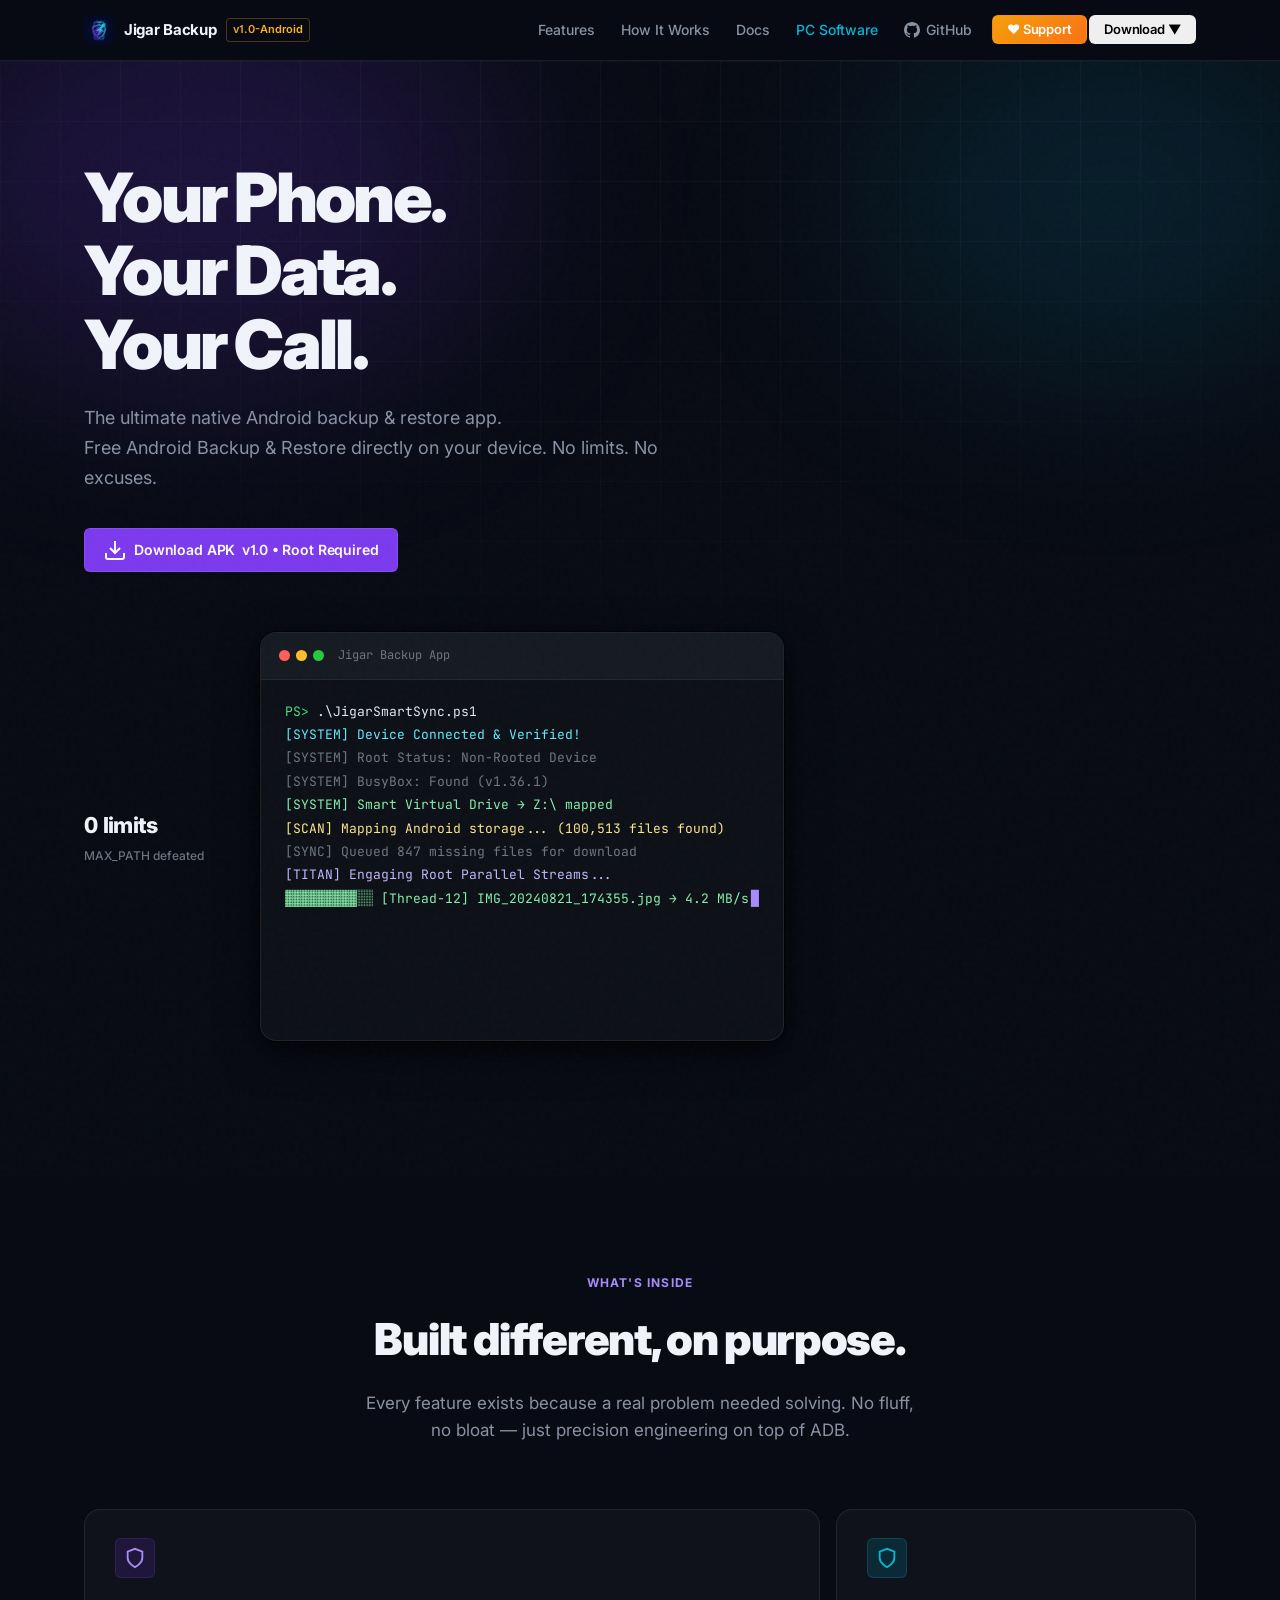
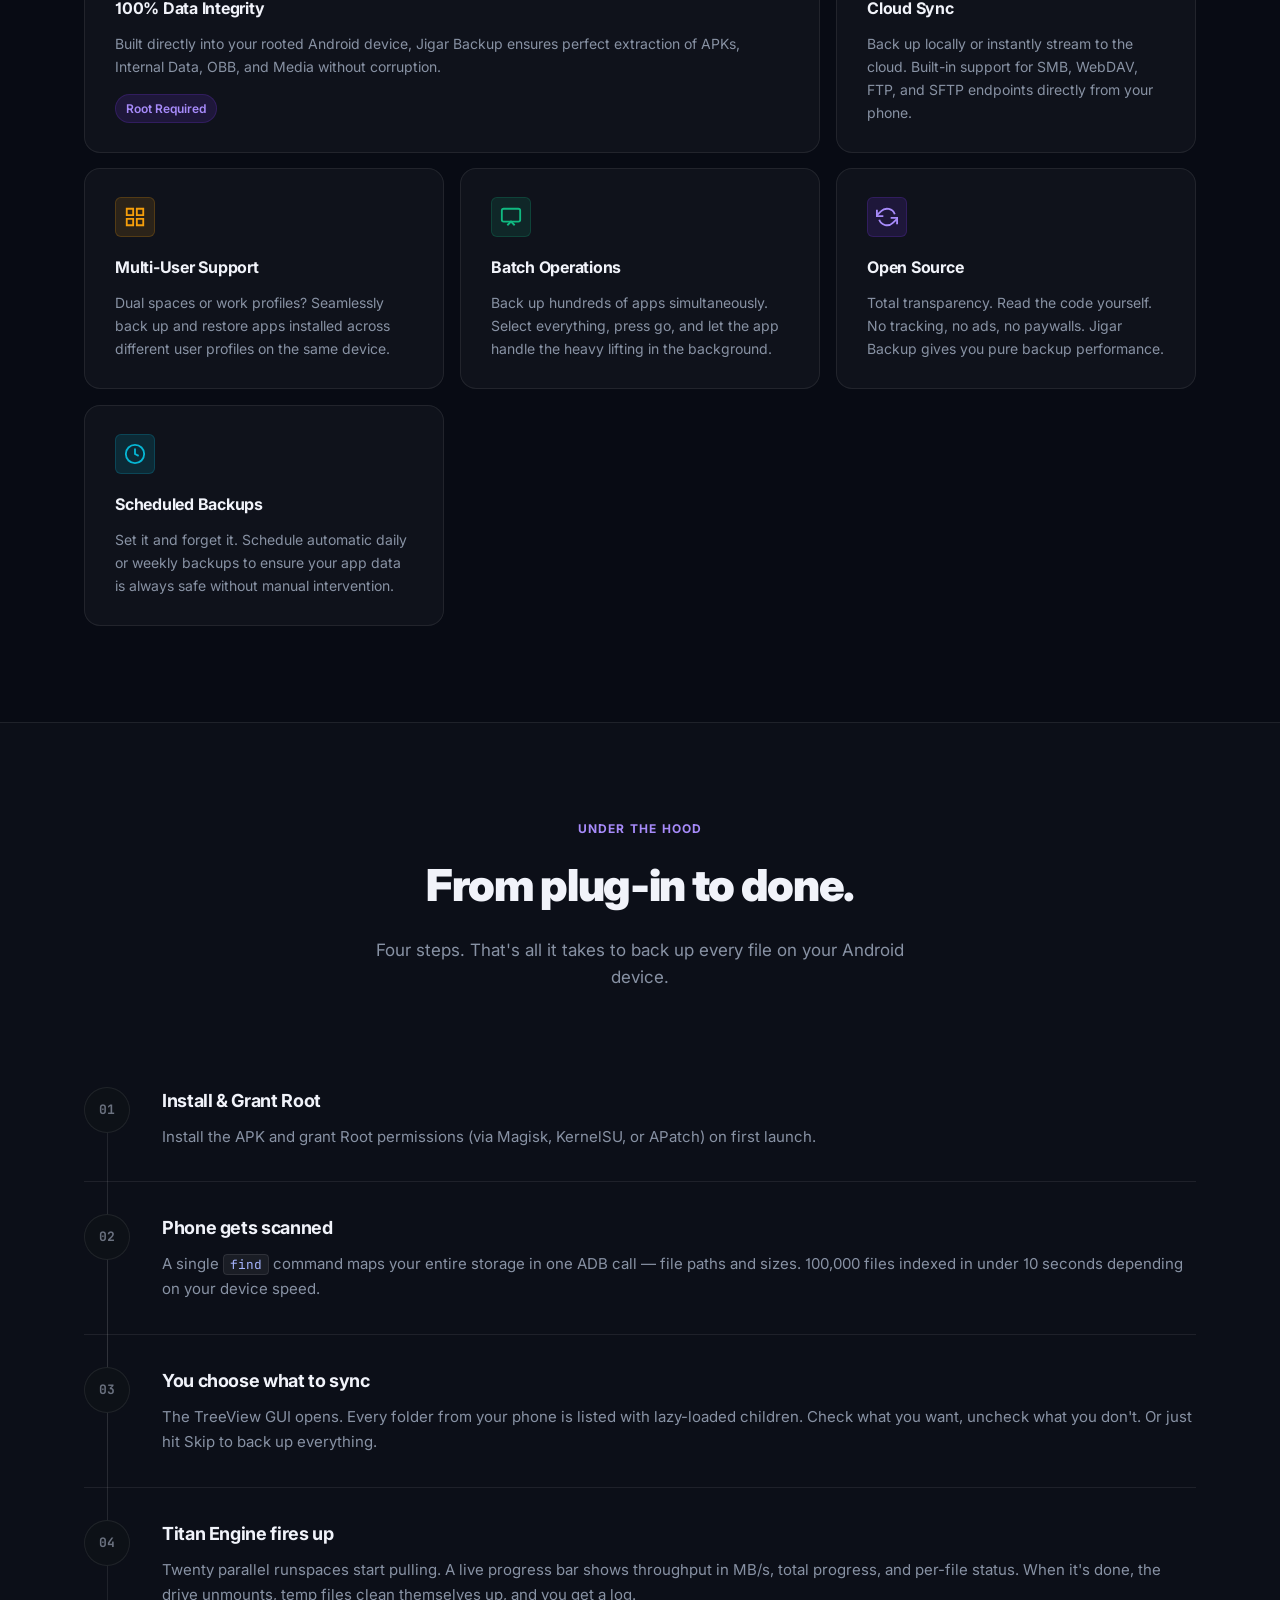
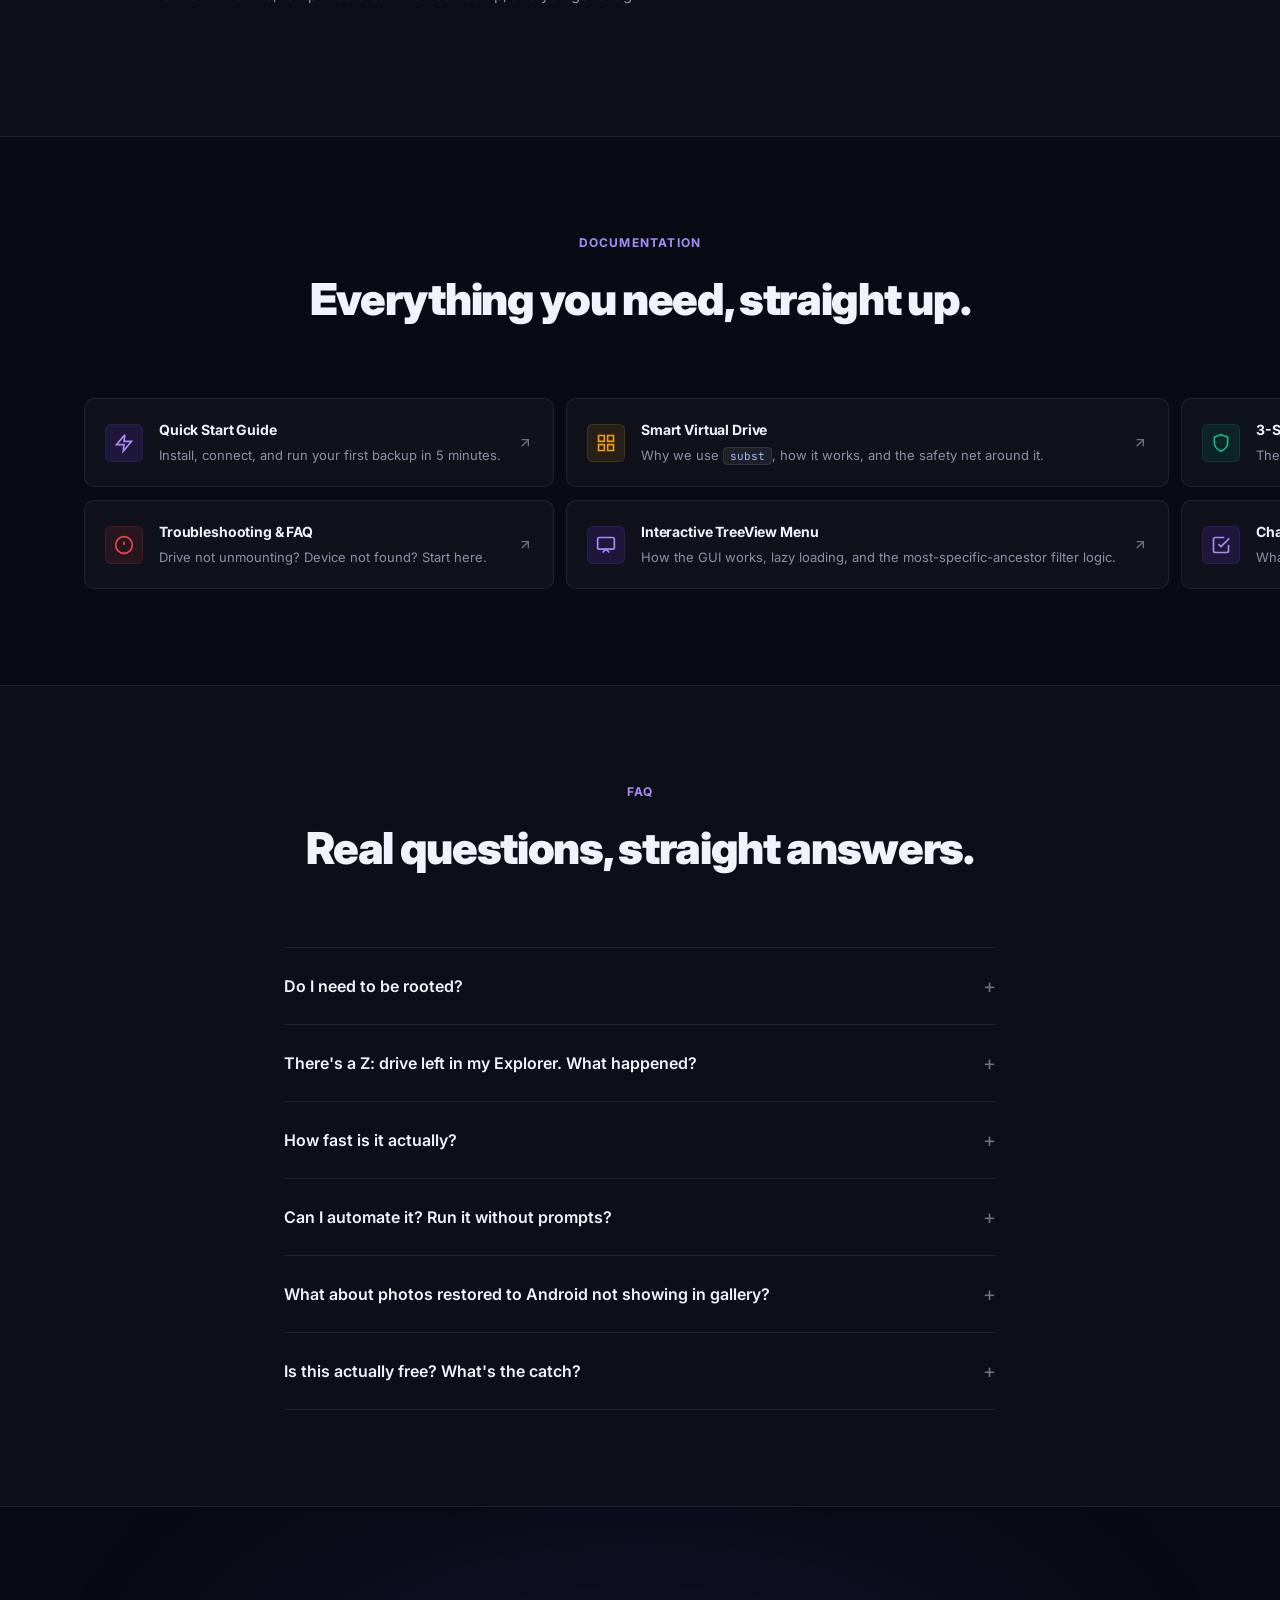
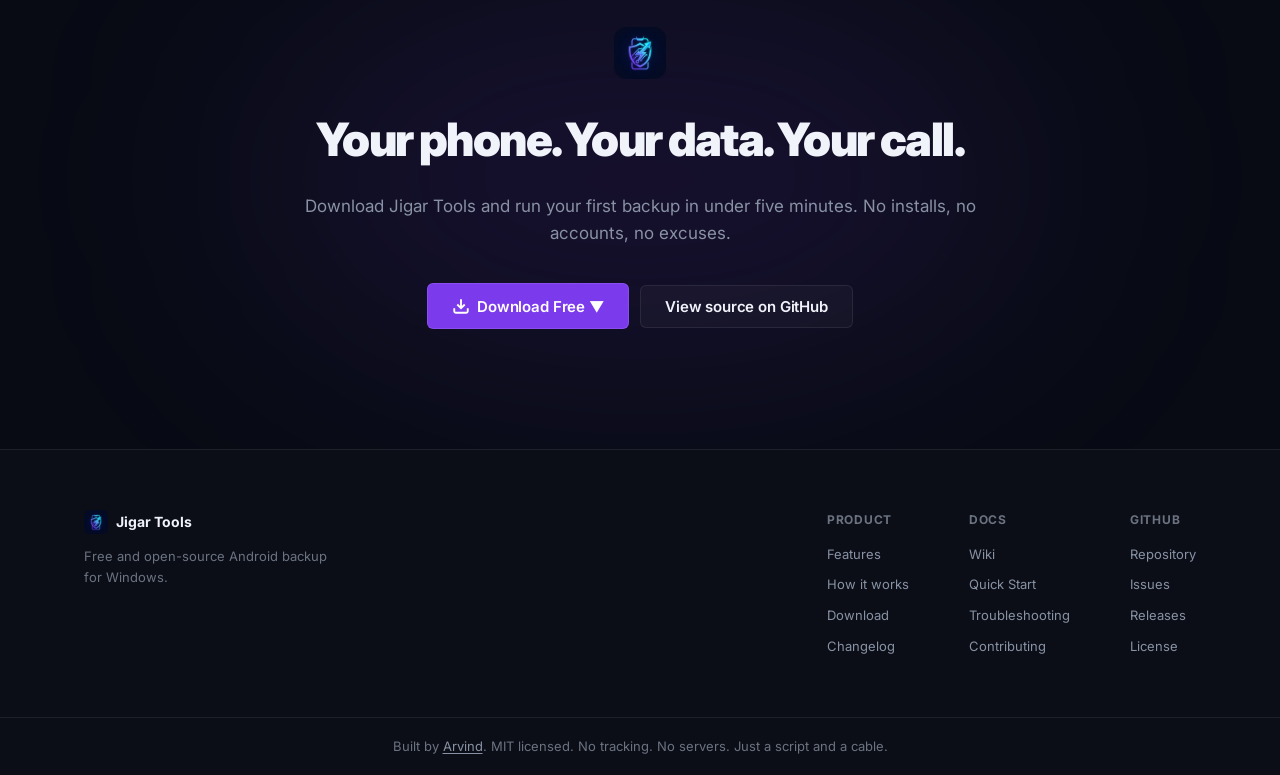
==== docs/android/index.html @ c8affc6c "refactor: clean url for android page and update features" ====
<!DOCTYPE html>
<html lang="en">
<head>
  <meta charset="UTF-8" />
  <meta name="viewport" content="width=device-width, initial-scale=1.0" />
  <meta name="theme-color" content="#080b14" />
  <meta name="google-site-verification" content="-aBWUwK1hsN9SuZNOlrkP2RZsDcAniJNOdTKLLr-aZI" />

  <!-- ======= PRIMARY SEO ======= -->
  <title>Jigar Backup — Free Android Backup App</title>
  <meta name="description" content="Jigar Backup is an open-source data backup application for Android, giving you absolute control over your device's data with 100% integrity." />
  <meta name="keywords" content="Jigar Backup, android backup, magisk backup, open source backup, root backup" />
  <meta name="author" content="Arvind" />
  <meta name="robots" content="index, follow, max-snippet:-1, max-image-preview:large, max-video-preview:-1" />
  <link rel="canonical" href="https://official-arvind.github.io/jigar-tools/" />

  <!-- ======= OPEN GRAPH (Facebook, LinkedIn, Discord etc) ======= -->
  <meta property="og:type" content="website" />
  <meta property="og:site_name" content="Jigar Backup" />
  <meta property="og:title" content="Jigar Backup — Free Android Backup App" />
  <meta property="og:description" content="The ultimate native Android backup & restore app. Free forever." />
  <meta property="og:image" content="https://official-arvind.github.io/jigar-tools/logo.png" />
  <meta property="og:image:width" content="512" />
  <meta property="og:image:height" content="512" />
  <meta property="og:url" content="https://official-arvind.github.io/jigar-tools/android.html" />
  <meta property="og:locale" content="en_US" />

  <!-- ======= TWITTER / X ======= -->
  <meta name="twitter:card" content="summary_large_image" />
  <meta name="twitter:title" content="Jigar Backup — Free Android Backup App" />
  <meta name="twitter:description" content="Backup any Android phone locally or to the cloud instantly." />
  <meta name="twitter:image" content="https://official-arvind.github.io/jigar-tools/logo.png" />

  <!-- ======= STRUCTURED DATA (Google Rich Results) ======= -->
  <script type="application/ld+json">
  {
    "@context": "https://schema.org",
    "@type": "SoftwareApplication",
    "name": "Jigar Tools",
    "alternateName": ["Jigar Android Phone Backup", "JigarSmartSync", "Android Mobile Backup Tool"],
    "applicationCategory": "UtilitiesApplication",
    "applicationSubCategory": "Backup Software, Mobile Phone Tools",
    "operatingSystem": "Windows 10, Windows 11",
    "url": "https://official-arvind.github.io/jigar-tools/",
    "downloadUrl": "https://h1.nu/1yQLj",
    "softwareVersion": "2.0-Gold",
    "releaseNotes": "https://github.com/official-Arvind/jigar-tools/blob/main/docs/CHANGELOG.md",
    "offers": {
      "@type": "Offer",
      "price": "0",
      "priceCurrency": "USD"
    },
    "description": "Jigar Tools is a free, open-source Android phone backup and restore tool for Windows. It manages your mobile smartphone files using 20 parallel ADB threads for max speed. It easily handles locked files and defeats the Windows MAX_PATH limit.",
    "featureList": [
      "Root parallel ADB file transfers",
      "3-stage fallback: direct pull, sandbox copy, root su mount",
      "Windows MAX_PATH fix via virtual drive mapping",
      "Delta sync (only downloads new or changed files)",
      "Interactive WinForms folder selector",
      "Supports rooted and non-rooted Android phones and tablets",
      "BusyBox detection and fallback",
      "Graceful abort with cleanup",
      "Full restore with media scanner trigger",
      "Free and open source — MIT license"
    ],
    "softwareRequirements": "Windows 10 or later, ADB (auto-downloaded), USB debugging enabled on Android",
    "author": {
      "@type": "Person",
      "name": "Arvind",
      "url": "https://github.com/official-Arvind"
    },
    "maintainer": {
      "@type": "Person",
      "name": "Arvind",
      "url": "https://github.com/official-Arvind"
    },
    "license": "https://github.com/official-Arvind/jigar-tools/blob/main/LICENSE.md",
    "codeRepository": "https://github.com/official-Arvind/jigar-tools",
    "isAccessibleForFree": true,
    "screenshot": "https://official-arvind.github.io/jigar-tools/logo.png"
  }
  </script>

  <!-- ======= BREADCRUMB (for Google site links) ======= -->
  <script type="application/ld+json">
  {
    "@context": "https://schema.org",
    "@type": "BreadcrumbList",
    "itemListElement": [
      {
        "@type": "ListItem",
        "position": 1,
        "name": "Jigar Tools",
        "item": "https://official-arvind.github.io/jigar-tools/"
      }
    ]
  }
  </script>

  <!-- ======= FAVICON ======= -->
  <link rel="icon" type="image/png" href="../logo.png" />
  <link rel="apple-touch-icon" href="../logo.png" />

  <!-- ======= FONTS ======= -->
  <link rel="preconnect" href="https://fonts.googleapis.com" />
  <link rel="preconnect" href="https://fonts.gstatic.com" crossorigin />
  <link href="https://fonts.googleapis.com/css2?family=Inter:wght@400;500;600;700;800;900&family=JetBrains+Mono:wght@400;500;700&display=swap" rel="stylesheet" />

  <link rel="stylesheet" href="../style.css" />
</head>
<body>

  <!-- ======= HEADER / NAV ======= -->
  <header class="site-header" id="site-header">
    <div class="header-inner">
      <a href="#" class="logo-link" aria-label="Jigar Backup home">
        <img src="../logo.png" alt="Jigar Backup logo" class="logo-img" />
        <span class="logo-name">Jigar Backup</span>
        <span class="logo-tag">v1.0-Android</span>
      </a>

      <nav class="main-nav" id="main-nav" role="navigation" aria-label="Main navigation">
        <a href="#features" class="nav-link">Features</a>
        <a href="#how-it-works" class="nav-link">How It Works</a>
        <a href="#docs" class="nav-link">Docs</a>
        <a href="../index.html" class="nav-link" style="color: #06b6d4;">PC Software</a>
        <a href="https://github.com/official-Arvind/Jigar-Backup" class="nav-link nav-link--gh" target="_blank" rel="noopener">
          <svg width="16" height="16" viewBox="0 0 24 24" fill="currentColor" aria-hidden="true"><path d="M12 0C5.37 0 0 5.37 0 12c0 5.3 3.44 9.8 8.2 11.39.6.11.82-.26.82-.58 0-.28-.01-1.03-.02-2.03-3.34.73-4.04-1.61-4.04-1.61-.55-1.39-1.34-1.76-1.34-1.76-1.09-.74.08-.73.08-.73 1.2.08 1.84 1.24 1.84 1.24 1.07 1.83 2.8 1.3 3.48.99.11-.78.42-1.3.76-1.6-2.67-.3-5.47-1.33-5.47-5.93 0-1.31.47-2.38 1.24-3.22-.12-.3-.54-1.52.12-3.18 0 0 1.01-.32 3.3 1.23a11.5 11.5 0 0 1 3-.4c1.02 0 2.04.14 3 .4 2.28-1.55 3.29-1.23 3.29-1.23.66 1.66.25 2.88.12 3.18.77.84 1.23 1.91 1.23 3.22 0 4.61-2.8 5.63-5.48 5.93.43.37.81 1.1.81 2.22 0 1.6-.01 2.9-.01 3.29 0 .32.21.7.82.58C20.56 21.8 24 17.3 24 12 24 5.37 18.63 0 12 0z"/></svg>
          GitHub
        </a>
        <a href="../donate.html" class="btn btn-sm" style="background:linear-gradient(135deg,#f59e0b,#f97316);border-color:rgba(245,158,11,0.3);color:#fff;">❤️ Support</a>
        <div class="dl-dropdown">
          <button class="btn btn-sm">Download ▼</button>
          <div class="dl-menu" style="display: flex;">
            <a href="https://github.com/official-Arvind/Jigar-Backup/releases/latest/download/Jigar_Backup_v1.0.apk" class="dl-item dl-stable">v1.0 <span>Stable Release</span></a>
            <a href="https://github.com/official-Arvind/Jigar-Backup" class="dl-item dl-beta">Source <span>View Code</span></a>
          </div>
        </div>
      </nav>

      <button class="hamburger" id="hamburger" aria-label="Open menu" aria-expanded="false">
        <span></span><span></span><span></span>
      </button>
    </div>

    <!-- Mobile Nav Drawer -->
    <div class="mobile-nav" id="mobile-nav" aria-hidden="true">
      <a href="#features" class="mobile-nav-link">Features</a>
      <a href="#how-it-works" class="mobile-nav-link">How It Works</a>
      <a href="#docs" class="mobile-nav-link">Docs</a>
      <a href="#faq" class="mobile-nav-link">FAQ</a>
      <a href="https://github.com/official-Arvind/jigar-tools" class="mobile-nav-link" target="_blank" rel="noopener">GitHub</a>
      <a href="../donate.html" class="mobile-nav-link" style="color:#fbbf24;">❤️ Support the project</a>
      <a href="https://github.com/official-Arvind/jigar-tools/releases/download/v2.0-Gold/Jigar_Tools_2.0-Gold.zip" class="btn btn-sm w-full" target="_blank" rel="noopener">Download v2.0-Gold (Stable)</a>
    </div>
  </header>

  <main>

    <!-- ======= HERO ======= -->
    <section class="hero" id="hero" aria-label="Hero section">
      <div class="hero-bg-grid" aria-hidden="true"></div>
      <div class="hero-glow hero-glow--1" aria-hidden="true"></div>
      <div class="hero-glow hero-glow--2" aria-hidden="true"></div>

      <div class="container">
        <h1 class="hero-title animate-up">Your Phone.<br><span class="highlight">Your Data.</span><br>Your Call.</h1>
        <p class="hero-desc animate-up" style="animation-delay: 0.1s;">The ultimate native Android backup &amp; restore app.<br>Free Android Backup &amp; Restore directly on your device. No limits. No excuses.</p>
        
        <div class="hero-actions animate-up" style="animation-delay: 0.2s;">
          <a href="https://github.com/official-Arvind/Jigar-Backup/releases/latest/download/Jigar_Backup_v1.0.apk" class="btn btn-primary" id="hero-dl-btn">
            <svg width="24" height="24" viewBox="0 0 24 24" fill="none" stroke="currentColor" stroke-width="2" aria-hidden="true"><path d="M21 15v4a2 2 0 0 1-2 2H5a2 2 0 0 1-2-2v-4M7 10l5 5 5-5M12 15V3"/></svg>
            <span class="btn-text">Download APK</span>
            <span class="btn-subtext">v1.0 • Root Required</span>
          </a>
        </div>

        <!-- Stats bar -->
        <div class="hero-stats">
          <div class="stat-item">
          <div class="stat-item">
            <span class="stat-num">0 limits</span>
            <span class="stat-label">MAX_PATH defeated</span>
          </div>
        </div>

        <!-- App preview -->
        <div class="terminal-card" role="img" aria-label="Android App Interface">
          <div class="terminal-bar">
            <div class="terminal-dots" aria-hidden="true">
              <span class="dot dot--red"></span>
              <span class="dot dot--yellow"></span>
              <span class="dot dot--green"></span>
            </div>
            <span class="terminal-title-text">Jigar Backup App</span>
          </div>
          <div class="terminal-body">
            <div class="t-line"><span class="t-prompt">PS&gt;</span> <span class="t-cmd">.\JigarSmartSync.ps1</span></div>
            <div class="t-line t-cyan">[SYSTEM] Device Connected &amp; Verified!</div>
            <div class="t-line t-dim">[SYSTEM] Root Status: Non-Rooted Device</div>
            <div class="t-line t-dim">[SYSTEM] BusyBox: Found (v1.36.1)</div>
            <div class="t-line t-green">[SYSTEM] Smart Virtual Drive → Z:\ mapped</div>
            <div class="t-line t-yellow">[SCAN]   Mapping Android storage... (100,513 files found)</div>
            <div class="t-line t-dim">[SYNC]   Queued 847 missing files for download</div>
            <div class="t-line t-violet">[TITAN]  Engaging Root Parallel Streams...</div>
            <div class="t-line t-green t-blink">▓▓▓▓▓▓▓▓▓░░  [Thread-12] IMG_20240821_174355.jpg → 4.2 MB/s</div>
          </div>
        </div>
      </div>
    </section>

    <!-- ======= FEATURES ======= -->
    <section class="section" id="features" aria-labelledby="features-title">
      <div class="container">
        <div class="section-header">
          <p class="section-eyebrow">What's inside</p>
          <h2 id="features-title" class="section-title">Built different, on purpose.</h2>
          <p class="section-desc">Every feature exists because a real problem needed solving. No fluff, no bloat — just precision engineering on top of ADB.</p>
        </div>

        <div class="features-grid">
          <!-- Feature 1 -->
          <article class="feature-card feature-card--wide" tabindex="0">
            <div class="feature-icon" aria-hidden="true">
              <svg width="22" height="22" viewBox="0 0 24 24" fill="none" stroke="currentColor" stroke-width="2"><path d="M12 22s8-4 8-10V5l-8-3-8 3v7c0 6 8 10 8 10z"/></svg>
            </div>
            <h3>100% Data Integrity</h3>
            <p>Built directly into your rooted Android device, Jigar Backup ensures perfect extraction of APKs, Internal Data, OBB, and Media without corruption.</p>
            <div class="feature-pill">Root Required</div>
          </article>

          <!-- Feature 2 -->
          <article class="feature-card" tabindex="0">
            <div class="feature-icon feature-icon--cyan" aria-hidden="true">
              <svg width="22" height="22" viewBox="0 0 24 24" fill="none" stroke="currentColor" stroke-width="2"><path d="M12 22s8-4 8-10V5l-8-3-8 3v7c0 6 8 10 8 10z"/></svg>
            </div>
            <h3>Cloud Sync</h3>
            <p>Back up locally or instantly stream to the cloud. Built-in support for SMB, WebDAV, FTP, and SFTP endpoints directly from your phone.</p>
          </article>

          <!-- Feature 3 -->
          <article class="feature-card" tabindex="0">
            <div class="feature-icon feature-icon--orange" aria-hidden="true">
              <svg width="22" height="22" viewBox="0 0 24 24" fill="none" stroke="currentColor" stroke-width="2"><path d="M3 3h7v7H3zM14 3h7v7h-7zM14 14h7v7h-7zM3 14h7v7H3z"/></svg>
            </div>
            <h3>Multi-User Support</h3>
            <p>Dual spaces or work profiles? Seamlessly back up and restore apps installed across different user profiles on the same device.</p>
          </article>

          <!-- Feature 4 -->
          <article class="feature-card" tabindex="0">
            <div class="feature-icon feature-icon--green" aria-hidden="true">
              <svg width="22" height="22" viewBox="0 0 24 24" fill="none" stroke="currentColor" stroke-width="2"><rect x="2" y="3" width="20" height="14" rx="2"/><polyline points="8 21 12 17 16 21"/></svg>
            </div>
            <h3>Batch Operations</h3>
            <p>Back up hundreds of apps simultaneously. Select everything, press go, and let the app handle the heavy lifting in the background.</p>
          </article>

          <!-- Feature 5 -->
          <article class="feature-card" tabindex="0">
            <div class="feature-icon feature-icon--violet" aria-hidden="true">
              <svg width="22" height="22" viewBox="0 0 24 24" fill="none" stroke="currentColor" stroke-width="2"><polyline points="1 4 1 11 8 11"/><polyline points="23 20 23 13 16 13"/><path d="M20.49 9A9 9 0 0 0 5.64 5.64L1 10m22 4l-4.64 4.36A9 9 0 0 1 3.51 15"/></svg>
            </div>
            <h3>Open Source</h3>
            <p>Total transparency. Read the code yourself. No tracking, no ads, no paywalls. Jigar Backup gives you pure backup performance.</p>
          </article>

          <!-- Feature 6 -->
          <article class="feature-card" tabindex="0">
            <div class="feature-icon feature-icon--cyan" aria-hidden="true">
              <svg width="22" height="22" viewBox="0 0 24 24" fill="none" stroke="currentColor" stroke-width="2"><circle cx="12" cy="12" r="10"/><polyline points="12 6 12 12 16 14"/></svg>
            </div>
            <h3>Scheduled Backups</h3>
            <p>Set it and forget it. Schedule automatic daily or weekly backups to ensure your app data is always safe without manual intervention.</p>
          </article>
        </div>
      </div>
    </section>

    <!-- ======= HOW IT WORKS ======= -->
    <section class="section section--alt" id="how-it-works" aria-labelledby="hiw-title">
      <div class="container">
        <div class="section-header">
          <p class="section-eyebrow">Under the hood</p>
          <h2 id="hiw-title" class="section-title">From plug-in to done.</h2>
          <p class="section-desc">Four steps. That's all it takes to back up every file on your Android device.</p>
        </div>

        <div class="steps">
          <div class="step">
            <div class="step-num" aria-hidden="true">01</div>
            <div class="step-content">
              <h3>Install &amp; Grant Root</h3>
              <p>Install the APK and grant Root permissions (via Magisk, KernelSU, or APatch) on first launch.</p>
            </div>
          </div>

          <div class="step">
            <div class="step-num" aria-hidden="true">02</div>
            <div class="step-content">
              <h3>Phone gets scanned</h3>
              <p>A single <code>find</code> command maps your entire storage in one ADB call — file paths and sizes. 100,000 files indexed in under 10 seconds depending on your device speed.</p>
            </div>
          </div>

          <div class="step">
            <div class="step-num" aria-hidden="true">03</div>
            <div class="step-content">
              <h3>You choose what to sync</h3>
              <p>The TreeView GUI opens. Every folder from your phone is listed with lazy-loaded children. Check what you want, uncheck what you don't. Or just hit Skip to back up everything.</p>
            </div>
          </div>

          <div class="step">
            <div class="step-num" aria-hidden="true">04</div>
            <div class="step-content">
              <h3>Titan Engine fires up</h3>
              <p>Twenty parallel runspaces start pulling. A live progress bar shows throughput in MB/s, total progress, and per-file status. When it's done, the drive unmounts, temp files clean themselves up, and you get a log.</p>
            </div>
          </div>
        </div>
      </div>
    </section>

    <!-- ======= DOCS QUICK REFERENCE ======= -->
    <section class="section" id="docs" aria-labelledby="docs-title">
      <div class="container">
        <div class="section-header">
          <p class="section-eyebrow">Documentation</p>
          <h2 id="docs-title" class="section-title">Everything you need, straight up.</h2>
        </div>

        <div class="docs-grid">
          <a class="doc-card" href="https://github.com/official-Arvind/jigar-tools/wiki/Quick-Start-Guide" target="_blank" rel="noopener">
            <div class="doc-card-icon" aria-hidden="true">
              <svg width="20" height="20" viewBox="0 0 24 24" fill="none" stroke="currentColor" stroke-width="2"><polyline points="13 2 3 14 12 14 11 22 21 10 12 10 13 2"/></svg>
            </div>
            <div class="doc-card-content">
              <h3>Quick Start Guide</h3>
              <p>Install, connect, and run your first backup in 5 minutes.</p>
            </div>
            <svg class="doc-arrow" width="16" height="16" viewBox="0 0 24 24" fill="none" stroke="currentColor" stroke-width="2"><line x1="7" y1="17" x2="17" y2="7"/><polyline points="7 7 17 7 17 17"/></svg>
          </a>

          <a class="doc-card" href="https://github.com/official-Arvind/jigar-tools/wiki/Smart-Routing" target="_blank" rel="noopener">
            <div class="doc-card-icon doc-card-icon--orange" aria-hidden="true">
              <svg width="20" height="20" viewBox="0 0 24 24" fill="none" stroke="currentColor" stroke-width="2"><path d="M3 3h7v7H3zM14 3h7v7h-7zM14 14h7v7h-7zM3 14h7v7H3z"/></svg>
            </div>
            <div class="doc-card-content">
              <h3>Smart Virtual Drive</h3>
              <p>Why we use <code>subst</code>, how it works, and the safety net around it.</p>
            </div>
            <svg class="doc-arrow" width="16" height="16" viewBox="0 0 24 24" fill="none" stroke="currentColor" stroke-width="2"><line x1="7" y1="17" x2="17" y2="7"/><polyline points="7 7 17 7 17 17"/></svg>
          </a>

          <a class="doc-card" href="https://github.com/official-Arvind/jigar-tools/wiki/Fallback-Engine" target="_blank" rel="noopener">
            <div class="doc-card-icon doc-card-icon--green" aria-hidden="true">
              <svg width="20" height="20" viewBox="0 0 24 24" fill="none" stroke="currentColor" stroke-width="2"><path d="M12 22s8-4 8-10V5l-8-3-8 3v7c0 6 8 10 8 10z"/></svg>
            </div>
            <div class="doc-card-content">
              <h3>3-Stage Fallback Architecture</h3>
              <p>The full breakdown of what happens when direct ADB pull fails.</p>
            </div>
            <svg class="doc-arrow" width="16" height="16" viewBox="0 0 24 24" fill="none" stroke="currentColor" stroke-width="2"><line x1="7" y1="17" x2="17" y2="7"/><polyline points="7 7 17 7 17 17"/></svg>
          </a>

          <a class="doc-card" href="https://github.com/official-Arvind/jigar-tools/wiki/Troubleshooting" target="_blank" rel="noopener">
            <div class="doc-card-icon doc-card-icon--red" aria-hidden="true">
              <svg width="20" height="20" viewBox="0 0 24 24" fill="none" stroke="currentColor" stroke-width="2"><circle cx="12" cy="12" r="10"/><line x1="12" y1="8" x2="12" y2="12"/><line x1="12" y1="16" x2="12.01" y2="16"/></svg>
            </div>
            <div class="doc-card-content">
              <h3>Troubleshooting &amp; FAQ</h3>
              <p>Drive not unmounting? Device not found? Start here.</p>
            </div>
            <svg class="doc-arrow" width="16" height="16" viewBox="0 0 24 24" fill="none" stroke="currentColor" stroke-width="2"><line x1="7" y1="17" x2="17" y2="7"/><polyline points="7 7 17 7 17 17"/></svg>
          </a>

          <a class="doc-card" href="https://github.com/official-Arvind/jigar-tools/wiki/Interactive-Menu" target="_blank" rel="noopener">
            <div class="doc-card-icon doc-card-icon--violet" aria-hidden="true">
              <svg width="20" height="20" viewBox="0 0 24 24" fill="none" stroke="currentColor" stroke-width="2"><rect x="2" y="3" width="20" height="14" rx="2"/><polyline points="8 21 12 17 16 21"/></svg>
            </div>
            <div class="doc-card-content">
              <h3>Interactive TreeView Menu</h3>
              <p>How the GUI works, lazy loading, and the most-specific-ancestor filter logic.</p>
            </div>
            <svg class="doc-arrow" width="16" height="16" viewBox="0 0 24 24" fill="none" stroke="currentColor" stroke-width="2"><line x1="7" y1="17" x2="17" y2="7"/><polyline points="7 7 17 7 17 17"/></svg>
          </a>

          <a class="doc-card" href="https://github.com/official-Arvind/jigar-tools/blob/main/docs/CHANGELOG.md" target="_blank" rel="noopener">
            <div class="doc-card-icon" aria-hidden="true">
              <svg width="20" height="20" viewBox="0 0 24 24" fill="none" stroke="currentColor" stroke-width="2"><polyline points="9 11 12 14 22 4"/><path d="M21 12v7a2 2 0 0 1-2 2H5a2 2 0 0 1-2-2V5a2 2 0 0 1 2-2h11"/></svg>
            </div>
            <div class="doc-card-content">
              <h3>Changelog</h3>
              <p>What changed in v2.0 Gold — every fix, every feature, nothing redacted.</p>
            </div>
            <svg class="doc-arrow" width="16" height="16" viewBox="0 0 24 24" fill="none" stroke="currentColor" stroke-width="2"><line x1="7" y1="17" x2="17" y2="7"/><polyline points="7 7 17 7 17 17"/></svg>
          </a>
        </div>
      </div>
    </section>

    <!-- ======= FAQ ======= -->
    <section class="section section--alt" id="faq" aria-labelledby="faq-title">
      <div class="container container--narrow">
        <div class="section-header">
          <p class="section-eyebrow">FAQ</p>
          <h2 id="faq-title" class="section-title">Real questions, straight answers.</h2>
        </div>

        <div class="faq-list">
          <details class="faq-item">
            <summary class="faq-q">Do I need to be rooted?</summary>
            <div class="faq-a">
              <p>No. The tool works on non-rooted devices via standard ADB access. Root unlocks access to <code>/data/media/0</code> and speeds up scanning with native <code>find</code> commands, but it's completely optional. If you're not rooted, the 3-stage fallback handles everything it can.</p>
            </div>
          </details>

          <details class="faq-item">
            <summary class="faq-q">There's a Z: drive left in my Explorer. What happened?</summary>
            <div class="faq-a">
              <p>If the terminal was force-closed (like hitting the X button), the cleanup phase was skipped. Fix it manually by running <code>subst Z: /D</code> in any terminal. Starting the tool again will also automatically detect and unmount any leftover drives pointing to your backup folder.</p>
            </div>
          </details>

          <details class="faq-item">
            <summary class="faq-q">How fast is it actually?</summary>
            <div class="faq-a">
              <p>That's limited by your USB controller and your phone's storage speed, not by the tool. On USB 3.0 with a mid-range phone you'll typically see 35–50 MB/s average. Budget phones with USB 2.0 controllers cap out around 25–35 MB/s. Either way, 20 threads means you're saturating whatever the connection can give.</p>
            </div>
          </details>

          <details class="faq-item">
            <summary class="faq-q">Can I automate it? Run it without prompts?</summary>
            <div class="faq-a">
              <p>Yes. Pass the <code>-NonInteractive</code> flag when calling the script directly. It'll skip the folder picker (uses the saved location from <code>settings.json</code>) and bypass the GUI filter menu, making it suitable for scheduled tasks or scripted automation.</p>
            </div>
          </details>

          <details class="faq-item">
            <summary class="faq-q">What about photos restored to Android not showing in gallery?</summary>
            <div class="faq-a">
              <p>The restore script fires an Android Media Scanner broadcast intent for each restored file immediately after transfer. If they still don't show up, wait a minute or two for the media database to catch up, or reboot the device once.</p>
            </div>
          </details>

          <details class="faq-item">
            <summary class="faq-q">Is this actually free? What's the catch?</summary>
            <div class="faq-a">
              <p>Fully free, MIT licensed, open source on GitHub. No telemetry, no accounts, no cloud syncing your data anywhere. It's a PowerShell script that uses ADB. That's it. The catch is you need Windows and a cable.</p>
            </div>
          </details>
        </div>
      </div>
    </section>

    <!-- ======= CTA ======= -->
    <section class="section cta-section" aria-labelledby="cta-title">
      <div class="cta-glow" aria-hidden="true"></div>
      <div class="container container--narrow cta-content">
        <img src="../logo.png" alt="" class="cta-logo" aria-hidden="true" />
        <h2 id="cta-title" class="cta-title">Your phone. Your data. Your call.</h2>
        <p class="cta-desc">Download Jigar Tools and run your first backup in under five minutes. No installs, no accounts, no excuses.</p>
        <div class="cta-actions">
          <div class="dl-dropdown">
            <button class="btn btn-primary btn-lg">
              <svg width="18" height="18" viewBox="0 0 24 24" fill="none" stroke="currentColor" stroke-width="2.5"><path d="M21 15v4a2 2 0 0 1-2 2H5a2 2 0 0 1-2-2v-4"/><polyline points="7 10 12 15 17 10"/><line x1="12" y1="15" x2="12" y2="3"/></svg>
              Download Free ▼
            </button>
            <div class="dl-menu" style="display: flex; bottom: 100%; top: auto; margin-bottom: 6px;">
              <a href="https://github.com/official-Arvind/jigar-tools/releases/download/v2.0-Gold/Jigar_Tools_2.0-Gold.zip" class="dl-item dl-stable">v2.0-Gold <span>Stable Release</span></a>
              <a href="https://github.com/official-Arvind/jigar-tools/releases/download/Beta-V2.0.1/Jigar_Tools_Beta_V2.0.1.zip" class="dl-item dl-beta">Beta-V2.0.1 <span>Latest Features</span></a>
            </div>
          </div>
          <a href="https://github.com/official-Arvind/jigar-tools" class="btn btn-ghost btn-lg" target="_blank" rel="noopener">View source on GitHub</a>
        </div>
      </div>
    </section>

  </main>

  <!-- ======= FOOTER ======= -->
  <footer class="site-footer-bottom">
    <div class="container footer-inner">
      <div class="footer-left">
        <a href="#" class="footer-logo" aria-label="Jigar Tools home">
          <img src="../logo.png" alt="" class="footer-logo-img" />
          <span>Jigar Tools</span>
        </a>
        <p class="footer-tagline">Free and open-source Android backup for Windows.</p>
      </div>

      <nav class="footer-nav" aria-label="Footer navigation">
        <div class="footer-nav-col">
          <p class="footer-nav-heading">Product</p>
          <a href="#features">Features</a>
          <a href="#how-it-works">How it works</a>
          <a href="https://github.com/official-Arvind/jigar-tools/releases/latest" target="_blank" rel="noopener">Download</a>
          <a href="https://github.com/official-Arvind/jigar-tools/blob/main/docs/CHANGELOG.md" target="_blank" rel="noopener">Changelog</a>
        </div>
        <div class="footer-nav-col">
          <p class="footer-nav-heading">Docs</p>
          <a href="https://github.com/official-Arvind/jigar-tools/wiki" target="_blank" rel="noopener">Wiki</a>
          <a href="https://github.com/official-Arvind/jigar-tools/wiki/Quick-Start-Guide" target="_blank" rel="noopener">Quick Start</a>
          <a href="https://github.com/official-Arvind/jigar-tools/wiki/Troubleshooting" target="_blank" rel="noopener">Troubleshooting</a>
          <a href="https://github.com/official-Arvind/jigar-tools/blob/main/docs/CONTRIBUTING.md" target="_blank" rel="noopener">Contributing</a>
        </div>
        <div class="footer-nav-col">
          <p class="footer-nav-heading">GitHub</p>
          <a href="https://github.com/official-Arvind/jigar-tools" target="_blank" rel="noopener">Repository</a>
          <a href="https://github.com/official-Arvind/jigar-tools/issues" target="_blank" rel="noopener">Issues</a>
          <a href="https://github.com/official-Arvind/jigar-tools/releases" target="_blank" rel="noopener">Releases</a>
          <a href="https://github.com/official-Arvind/jigar-tools/blob/main/LICENSE.md" target="_blank" rel="noopener">License</a>
        </div>
      </nav>
    </div>

    <div class="footer-bottom-bar">
      <div class="container">
        <p>Built by <a href="https://github.com/official-Arvind" target="_blank" rel="noopener">Arvind</a>. MIT licensed. No tracking. No servers. Just a script and a cable.</p>
      </div>
    </div>
  </footer>

  <script src="app.js"></script>
</body>
</html>
---- docs/style.css ----
/* ============================================================
   Jigar Tools — Product Site Stylesheet
   Design philosophy: Clean, opinionated, human-crafted.
   Inspired by: Linear, Vercel, Raycast
   ============================================================ */

/* ---- Reset & Base ---- */
*, *::before, *::after { box-sizing: border-box; margin: 0; padding: 0; }
html { font-size: 16px; scroll-behavior: smooth; -webkit-font-smoothing: antialiased; }
body {
  font-family: 'Inter', system-ui, -apple-system, sans-serif;
  background-color: #080b14;
  color: #c8ccd8;
  line-height: 1.6;
  overflow-x: hidden;
  text-rendering: optimizeLegibility;
  font-feature-settings: 'rlig' 1, 'calt' 1, 'cv01' 1, 'cv03' 1;
}
img { display: block; max-width: 100%; }
a { color: inherit; text-decoration: none; }
button { font-family: inherit; cursor: pointer; }
code {
  font-family: 'JetBrains Mono', 'Fira Code', monospace;
  font-size: 0.85em;
  background: rgba(255,255,255,0.06);
  border: 1px solid rgba(255,255,255,0.09);
  border-radius: 4px;
  padding: 1px 6px;
  color: #a5b4fc;
}

/* ---- Design tokens ---- */
:root {
  --violet: #7c3aed;
  --violet-light: #a78bfa;
  --violet-dim: rgba(124, 58, 237, 0.15);
  --cyan: #06b6d4;
  --cyan-dim: rgba(6, 182, 212, 0.15);
  --green: #10b981;
  --orange: #f59e0b;
  --red: #ef4444;
  --border: rgba(255,255,255,0.08);
  --border-hover: rgba(255,255,255,0.15);
  --surface: rgba(255,255,255,0.03);
  --surface-hover: rgba(255,255,255,0.06);
  --text-primary: #f1f3fa;
  --text-secondary: #8892a4;
  --text-muted: #6b7280;
  --radius-sm: 6px;
  --radius-md: 10px;
  --radius-lg: 16px;
  --radius-xl: 24px;
  --shadow-sm: 0 1px 3px rgba(0,0,0,0.4), 0 1px 2px rgba(0,0,0,0.3);
  --shadow-md: 0 4px 12px rgba(0,0,0,0.5), 0 2px 4px rgba(0,0,0,0.3);
  --shadow-lg: 0 12px 40px rgba(0,0,0,0.6), 0 4px 12px rgba(0,0,0,0.3);
  --transition: 150ms ease-out;
  --transition-slow: 280ms ease-out;
}

/* ---- Layout Utilities ---- */
.container {
  width: 100%;
  max-width: 1160px;
  margin: 0 auto;
  padding: 0 24px;
}
.container--narrow { max-width: 760px; }
.w-full { width: 100%; }

/* ============================================================
   BUTTONS
   ============================================================ */
.btn {
  display: inline-flex;
  align-items: center;
  gap: 7px;
  padding: 9px 18px;
  border-radius: var(--radius-sm);
  font-size: 14px;
  font-weight: 600;
  line-height: 1;
  letter-spacing: -0.01em;
  border: 1px solid transparent;
  transition: background var(--transition), border-color var(--transition), box-shadow var(--transition), transform var(--transition), color var(--transition);
  cursor: pointer;
  white-space: nowrap;
}
.btn:active { transform: scale(0.97); }

.btn-sm { padding: 7px 14px; font-size: 13px; }
.btn-lg { padding: 13px 24px; font-size: 15px; }

.btn-primary {
  background: var(--violet);
  color: #fff;
  border-color: rgba(255,255,255,0.1);
  box-shadow: 0 0 0 0 rgba(124,58,237,0);
}
.btn-primary:hover {
  background: #6d28d9;
  box-shadow: 0 0 0 3px rgba(124,58,237,0.25);
  transform: translateY(-1px);
}
.btn-primary:focus-visible {
  outline: none;
  box-shadow: 0 0 0 3px rgba(124,58,237,0.5);
}

.btn-ghost {
  background: var(--surface);
  color: var(--text-primary);
  border-color: var(--border);
}
.btn-ghost:hover {
  background: var(--surface-hover);
  border-color: var(--border-hover);
  transform: translateY(-1px);
}

/* ============================================================
   HEADER / NAV
   ============================================================ */
.site-header {
  position: sticky;
  top: 0;
  z-index: 100;
  background: rgba(8, 11, 20, 0.85);
  backdrop-filter: blur(16px);
  -webkit-backdrop-filter: blur(16px);
  border-bottom: 1px solid var(--border);
  transition: background var(--transition-slow);
}
.site-header.scrolled {
  background: rgba(8, 11, 20, 0.95);
  box-shadow: 0 1px 0 var(--border), var(--shadow-sm);
}

.header-inner {
  display: flex;
  align-items: center;
  justify-content: space-between;
  height: 60px;
  padding: 0 24px;
  max-width: 1160px;
  margin: 0 auto;
}

/* Logo */
.logo-link {
  display: flex;
  align-items: center;
  gap: 10px;
  flex-shrink: 0;
}
.logo-img {
  width: 30px;
  height: 30px;
  border-radius: 7px;
  object-fit: cover;
}
.logo-name {
  font-size: 15px;
  font-weight: 700;
  color: var(--text-primary);
  letter-spacing: -0.02em;
}
.logo-tag {
  font-size: 11px;
  font-weight: 600;
  background: linear-gradient(135deg, #f59e0b, #fbbf24);
  -webkit-background-clip: text;
  -webkit-text-fill-color: transparent;
  padding: 2px 6px;
  border: 1px solid rgba(245,158,11,0.3);
  border-radius: 4px;
  background-clip: text;
}

/* Desktop nav */
.main-nav {
  display: flex;
  align-items: center;
  gap: 2px;
}
.nav-link {
  padding: 7px 12px;
  font-size: 14px;
  font-weight: 500;
  color: var(--text-secondary);
  border-radius: var(--radius-sm);
  transition: color var(--transition), background var(--transition);
  display: flex;
  align-items: center;
  gap: 6px;
}
.nav-link:hover { color: var(--text-primary); background: var(--surface-hover); }
.nav-link--active { color: var(--text-primary) !important; }
.nav-link--gh { margin-right: 6px; }
.nav-link .btn-sm { margin-left: 4px; }

/* Hamburger */
.hamburger {
  display: none;
  flex-direction: column;
  gap: 5px;
  padding: 6px;
  background: none;
  border: none;
  cursor: pointer;
  border-radius: var(--radius-sm);
}
.hamburger span {
  display: block;
  width: 20px;
  height: 2px;
  background: var(--text-secondary);
  border-radius: 2px;
  transition: transform var(--transition), opacity var(--transition), background var(--transition);
}
.hamburger:hover span { background: var(--text-primary); }
.hamburger.open span:nth-child(1) { transform: translateY(7px) rotate(45deg); }
.hamburger.open span:nth-child(2) { opacity: 0; }
.hamburger.open span:nth-child(3) { transform: translateY(-7px) rotate(-45deg); }

/* Mobile drawer */
.mobile-nav {
  display: none;
  flex-direction: column;
  gap: 2px;
  padding: 12px 20px 20px;
  border-top: 1px solid var(--border);
  background: rgba(8,11,20,0.97);
  position: absolute;
  left: 0;
  right: 0;
  top: 100%;
  animation: slideDown 200ms ease forwards;
}
.mobile-nav.open { display: flex; }
.mobile-nav-link {
  padding: 12px 14px;
  font-size: 15px;
  font-weight: 500;
  color: var(--text-secondary);
  border-radius: var(--radius-sm);
  transition: color var(--transition), background var(--transition);
}
.mobile-nav-link:hover { color: var(--text-primary); background: var(--surface-hover); }

@keyframes slideDown {
  from { opacity: 0; transform: translateY(-8px); }
  to   { opacity: 1; transform: translateY(0); }
}

/* ============================================================
   HERO
   ============================================================ */
.hero {
  position: relative;
  padding: 100px 0 80px;
  overflow: hidden;
}

.hero-bg-grid {
  position: absolute;
  inset: 0;
  background-image:
    linear-gradient(rgba(255,255,255,0.03) 1px, transparent 1px),
    linear-gradient(90deg, rgba(255,255,255,0.03) 1px, transparent 1px);
  background-size: 60px 60px;
  mask-image: radial-gradient(ellipse 80% 60% at 50% 0%, black 40%, transparent 100%);
  -webkit-mask-image: radial-gradient(ellipse 80% 60% at 50% 0%, black 40%, transparent 100%);
}

/* Noise texture overlay — prevents flat digital look */
.hero::after {
  content: '';
  position: absolute;
  inset: 0;
  background-image: url("data:image/svg+xml,%3Csvg viewBox='0 0 256 256' xmlns='http://www.w3.org/2000/svg'%3E%3Cfilter id='noise'%3E%3CfeTurbulence type='fractalNoise' baseFrequency='0.9' numOctaves='4' stitchTiles='stitch'/%3E%3C/filter%3E%3Crect width='100%25' height='100%25' filter='url(%23noise)'/%3E%3C/svg%3E");
  opacity: 0.02;
  pointer-events: none;
  z-index: 0;
}

.hero-glow {
  position: absolute;
  border-radius: 50%;
  filter: blur(100px);
  pointer-events: none;
}
.hero-glow--1 {
  width: 600px;
  height: 400px;
  background: rgba(124, 58, 237, 0.18);
  top: -80px;
  left: -100px;
}
.hero-glow--2 {
  width: 500px;
  height: 350px;
  background: rgba(6, 182, 212, 0.12);
  top: -40px;
  right: -80px;
}

.hero .container { position: relative; }

.hero-eyebrow {
  display: flex;
  align-items: center;
  gap: 10px;
  font-size: 13px;
  color: var(--text-secondary);
  margin-bottom: 28px;
  flex-wrap: wrap;
}
.badge {
  display: inline-flex;
  align-items: center;
  padding: 3px 8px;
  border-radius: 4px;
  font-size: 11px;
  font-weight: 700;
  letter-spacing: 0.04em;
  text-transform: uppercase;
}
.badge--new {
  background: rgba(124, 58, 237, 0.2);
  border: 1px solid rgba(124, 58, 237, 0.4);
  color: var(--violet-light);
}
.badge-link {
  color: var(--violet-light);
  font-weight: 600;
  transition: color var(--transition);
}
.badge-link:hover { color: #c4b5fd; }

.hero-title {
  font-size: clamp(38px, 6vw, 68px);
  font-weight: 900;
  line-height: 1.08;
  letter-spacing: -0.04em;
  color: var(--text-primary);
  margin-bottom: 22px;
  max-width: 820px;
}
.gradient-text {
  background: linear-gradient(135deg, var(--violet-light) 0%, var(--cyan) 100%);
  -webkit-background-clip: text;
  -webkit-text-fill-color: transparent;
  background-clip: text;
}

.hero-desc {
  font-size: 18px;
  line-height: 1.65;
  color: var(--text-secondary);
  max-width: 600px;
  margin-bottom: 36px;
}

.hero-actions {
  display: flex;
  align-items: center;
  flex-wrap: wrap;
  gap: 12px;
  margin-bottom: 60px;
}

/* Stats row */
.hero-stats {
  display: flex;
  align-items: center;
  flex-wrap: wrap;
  gap: 0;
  padding: 0 0 56px;
}
.stat-item {
  display: flex;
  flex-direction: column;
  gap: 3px;
  padding: 0 28px 0 0;
}
.stat-item:first-child { padding-left: 0; }
.stat-num {
  font-size: 22px;
  font-weight: 800;
  color: var(--text-primary);
  letter-spacing: -0.03em;
  font-variant-numeric: tabular-nums;
}
.stat-label {
  font-size: 12px;
  color: var(--text-muted);
  font-weight: 500;
}
.stat-divider {
  width: 1px;
  height: 36px;
  background: var(--border);
  margin: 0 28px;
}

/* Terminal card */
.terminal-card {
  background: #0d1117;
  border: 1px solid rgba(255,255,255,0.08);
  border-radius: var(--radius-lg);
  overflow: hidden;
  box-shadow: var(--shadow-lg), 0 0 0 1px rgba(0,0,0,0.5);
  max-width: 720px;
}
.terminal-bar {
  display: flex;
  align-items: center;
  gap: 8px;
  padding: 13px 18px;
  border-bottom: 1px solid rgba(255,255,255,0.06);
  background: #161b22;
}
.terminal-dots { display: flex; gap: 6px; }
.dot {
  width: 11px;
  height: 11px;
  border-radius: 50%;
}
.dot--red    { background: #ff5f57; }
.dot--yellow { background: #febc2e; }
.dot--green  { background: #28c840; }
.terminal-title-text {
  font-family: 'JetBrains Mono', monospace;
  font-size: 12px;
  color: #6e7681;
  margin-left: 6px;
}
.terminal-body {
  padding: 20px 24px;
  font-family: 'JetBrains Mono', monospace;
  font-size: 13px;
  line-height: 1.8;
  height: 360px;
  overflow-y: auto;
  scrollbar-width: none;
  -ms-overflow-style: none;
}
.terminal-body::-webkit-scrollbar {
  display: none;
}
.t-line { display: block; }
.t-prompt { color: #4ade80; }
.t-cmd    { color: #e2e8f0; }
.t-cyan   { color: #67e8f9; }
.t-dim    { color: #6e7681; }
.t-yellow { color: #fde68a; }
.t-violet { color: #c4b5fd; }
.t-green  { color: #86efac; }
.t-blink::after {
  content: '█';
  animation: blink 1.1s step-end infinite;
  color: #a78bfa;
  margin-left: 2px;
}
@keyframes blink {
  50% { opacity: 0; }
}

/* ============================================================
   SECTION TEMPLATE
   ============================================================ */
.section {
  padding: 96px 0;
}
.section--alt {
  background: rgba(255,255,255,0.015);
  border-top: 1px solid var(--border);
  border-bottom: 1px solid var(--border);
}

.section-header {
  text-align: center;
  margin-bottom: 64px;
}
.section-eyebrow {
  font-size: 12px;
  font-weight: 700;
  text-transform: uppercase;
  letter-spacing: 0.1em;
  color: var(--violet-light);
  margin-bottom: 12px;
}
.section-title {
  font-size: clamp(28px, 4vw, 44px);
  font-weight: 900;
  letter-spacing: -0.03em;
  color: var(--text-primary);
  margin-bottom: 16px;
}
.section-desc {
  font-size: 17px;
  color: var(--text-secondary);
  max-width: 560px;
  margin: 0 auto;
}

/* ============================================================
   FEATURES GRID
   ============================================================ */
.features-grid {
  display: grid;
  grid-template-columns: repeat(3, 1fr);
  grid-template-rows: auto auto;
  gap: 16px;
}
.feature-card {
  background: var(--surface);
  border: 1px solid var(--border);
  border-radius: var(--radius-lg);
  padding: 28px 30px;
  transition: background var(--transition), border-color var(--transition), box-shadow var(--transition), transform var(--transition);
  position: relative;
  overflow: hidden;
}
/* Mouse-follow glow */
.feature-card::before {
  content: '';
  position: absolute;
  inset: 0;
  border-radius: inherit;
  opacity: 0;
  transition: opacity var(--transition-slow);
  background: radial-gradient(circle at var(--glow-x, 30%) var(--glow-y, 30%), rgba(124,58,237,0.1), transparent 60%);
}
.feature-card.glow-active::before { opacity: 1; }
.feature-card:hover {
  background: var(--surface-hover);
  border-color: var(--border-hover);
  transform: translateY(-2px);
  box-shadow: var(--shadow-md);
}
.feature-card:hover::before { opacity: 1; }
.feature-card:focus-visible {
  outline: 2px solid var(--violet);
  outline-offset: 2px;
}

.feature-card--wide {
  grid-column: span 2;
}

.feature-icon {
  width: 40px;
  height: 40px;
  border-radius: var(--radius-sm);
  display: flex;
  align-items: center;
  justify-content: center;
  background: var(--violet-dim);
  color: var(--violet-light);
  border: 1px solid rgba(124,58,237,0.2);
  margin-bottom: 18px;
  transition: background var(--transition), color var(--transition), box-shadow var(--transition);
}
.feature-card:hover .feature-icon {
  background: rgba(124,58,237,0.25);
  box-shadow: 0 0 16px rgba(124,58,237,0.3);
}
.feature-icon--cyan  { background: var(--cyan-dim); color: var(--cyan); border-color: rgba(6,182,212,0.2); }
.feature-icon--orange { background: rgba(245,158,11,0.12); color: var(--orange); border-color: rgba(245,158,11,0.2); }
.feature-icon--green  { background: rgba(16,185,129,0.12); color: var(--green); border-color: rgba(16,185,129,0.2); }
.feature-icon--violet { background: var(--violet-dim); color: var(--violet-light); border-color: rgba(124,58,237,0.2); }
.feature-icon--red    { background: rgba(239,68,68,0.1); color: var(--red); border-color: rgba(239,68,68,0.2); }

.feature-card h3 {
  font-size: 16px;
  font-weight: 700;
  color: var(--text-primary);
  margin-bottom: 10px;
  letter-spacing: -0.015em;
}
.feature-card p {
  font-size: 14px;
  line-height: 1.65;
  color: var(--text-secondary);
  margin: 0;
}
.feature-pill {
  display: inline-block;
  margin-top: 16px;
  padding: 4px 10px;
  background: var(--violet-dim);
  border: 1px solid rgba(124,58,237,0.2);
  border-radius: 99px;
  font-size: 12px;
  font-weight: 600;
  color: var(--violet-light);
}

/* ============================================================
   HOW IT WORKS — Steps
   ============================================================ */
.steps {
  display: flex;
  flex-direction: column;
  position: relative;
  gap: 0;
}
.steps::before {
  content: '';
  position: absolute;
  left: 23px;
  top: 40px;
  bottom: 40px;
  width: 1px;
  background: linear-gradient(to bottom, var(--border), var(--border-hover), var(--border));
}

.step {
  display: flex;
  gap: 32px;
  align-items: flex-start;
  padding: 32px 0;
  position: relative;
}
.step + .step {
  border-top: 1px solid var(--border);
}

.step-num {
  width: 46px;
  height: 46px;
  border-radius: 50%;
  background: #0d1117;
  border: 1px solid var(--border);
  font-family: 'JetBrains Mono', monospace;
  font-size: 13px;
  font-weight: 700;
  color: var(--text-muted);
  display: flex;
  align-items: center;
  justify-content: center;
  flex-shrink: 0;
  position: relative;
  z-index: 1;
  transition: border-color var(--transition), color var(--transition);
}
.step:hover .step-num {
  border-color: var(--violet);
  color: var(--violet-light);
}

.step-content h3 {
  font-size: 18px;
  font-weight: 700;
  color: var(--text-primary);
  margin-bottom: 8px;
  letter-spacing: -0.02em;
}
.step-content p {
  font-size: 15px;
  color: var(--text-secondary);
  line-height: 1.7;
  margin: 0;
}

/* ============================================================
   DOCS CARDS GRID
   ============================================================ */
.docs-grid {
  display: grid;
  grid-template-columns: repeat(3, 1fr);
  gap: 12px;
}

.doc-card {
  display: flex;
  align-items: center;
  gap: 16px;
  padding: 20px 20px;
  background: var(--surface);
  border: 1px solid var(--border);
  border-radius: var(--radius-md);
  transition: background var(--transition), border-color var(--transition), transform var(--transition), box-shadow var(--transition);
  group: true;
}
.doc-card:hover {
  background: var(--surface-hover);
  border-color: var(--border-hover);
  transform: translateY(-2px);
  box-shadow: var(--shadow-sm);
}
.doc-card:focus-visible {
  outline: 2px solid var(--violet);
  outline-offset: 2px;
}

.doc-card-icon {
  width: 38px;
  height: 38px;
  border-radius: var(--radius-sm);
  display: flex;
  align-items: center;
  justify-content: center;
  background: var(--violet-dim);
  color: var(--violet-light);
  border: 1px solid rgba(124,58,237,0.15);
  flex-shrink: 0;
  transition: background var(--transition), box-shadow var(--transition);
}
.doc-card:hover .doc-card-icon {
  background: rgba(124,58,237,0.25);
  box-shadow: 0 0 12px rgba(124,58,237,0.25);
}
.doc-card-icon--cyan   { background: var(--cyan-dim); color: var(--cyan); border-color: rgba(6,182,212,0.15); }
.doc-card-icon--orange { background: rgba(245,158,11,0.1); color: var(--orange); border-color: rgba(245,158,11,0.15); }
.doc-card-icon--green  { background: rgba(16,185,129,0.1); color: var(--green); border-color: rgba(16,185,129,0.15); }
.doc-card-icon--red    { background: rgba(239,68,68,0.1); color: var(--red); border-color: rgba(239,68,68,0.15); }
.doc-card-icon--violet { background: var(--violet-dim); color: var(--violet-light); border-color: rgba(124,58,237,0.15); }

.doc-card-content { flex-grow: 1; min-width: 0; }
.doc-card-content h3 {
  font-size: 14px;
  font-weight: 700;
  color: var(--text-primary);
  margin-bottom: 4px;
  letter-spacing: -0.01em;
}
.doc-card-content p {
  font-size: 13px;
  color: var(--text-secondary);
  margin: 0;
  white-space: nowrap;
  overflow: hidden;
  text-overflow: ellipsis;
}

.doc-arrow {
  color: var(--text-muted);
  flex-shrink: 0;
  transition: transform var(--transition), color var(--transition);
}
.doc-card:hover .doc-arrow {
  transform: translate(2px, -2px);
  color: var(--violet-light);
}

/* ============================================================
   FAQ — Native Details/Summary
   ============================================================ */
.faq-list {
  display: flex;
  flex-direction: column;
}

.faq-item {
  border-bottom: 1px solid var(--border);
}
.faq-item:first-child { border-top: 1px solid var(--border); }

.faq-q {
  display: flex;
  align-items: center;
  justify-content: space-between;
  gap: 16px;
  padding: 22px 0;
  font-size: 16px;
  font-weight: 600;
  color: var(--text-primary);
  cursor: pointer;
  list-style: none;
  user-select: none;
  transition: color var(--transition);
}
.faq-q::-webkit-details-marker { display: none; }
.faq-q::after {
  content: '+';
  font-size: 20px;
  font-weight: 400;
  color: var(--text-muted);
  flex-shrink: 0;
  transition: transform var(--transition), color var(--transition);
}
.faq-item:hover .faq-q { color: var(--text-primary); }
.faq-item[open] .faq-q { color: var(--violet-light); }
.faq-item[open] .faq-q::after {
  transform: rotate(45deg);
  color: var(--violet-light);
}

.faq-a {
  padding-bottom: 22px;
}
.faq-a p {
  font-size: 15px;
  line-height: 1.7;
  color: var(--text-secondary);
  margin: 0;
}

/* ============================================================
   CTA SECTION
   ============================================================ */
.cta-section {
  position: relative;
  padding: 120px 0;
  text-align: center;
  overflow: hidden;
}
.cta-glow {
  position: absolute;
  width: 800px;
  height: 400px;
  border-radius: 50%;
  background: rgba(124, 58, 237, 0.12);
  filter: blur(120px);
  top: 50%;
  left: 50%;
  transform: translate(-50%, -50%);
  pointer-events: none;
}
.cta-content { position: relative; }
.cta-logo {
  width: 52px;
  height: 52px;
  border-radius: 12px;
  margin: 0 auto 24px;
  object-fit: cover;
}
.cta-title {
  font-size: clamp(28px, 4vw, 46px);
  font-weight: 900;
  letter-spacing: -0.035em;
  color: var(--text-primary);
  margin-bottom: 16px;
}
.cta-desc {
  font-size: 17px;
  color: var(--text-secondary);
  margin-bottom: 36px;
}
.cta-actions {
  display: flex;
  align-items: center;
  justify-content: center;
  flex-wrap: wrap;
  gap: 12px;
}

/* ============================================================
   FOOTER
   ============================================================ */
.site-footer-bottom {
  border-top: 1px solid var(--border);
  background: rgba(255,255,255,0.01);
}
.footer-inner {
  display: grid;
  grid-template-columns: 1fr auto;
  gap: 60px;
  padding: 60px 24px;
  max-width: 1160px;
  margin: 0 auto;
  align-items: flex-start;
}
.footer-left {}
.footer-logo {
  display: flex;
  align-items: center;
  gap: 8px;
  margin-bottom: 12px;
}
.footer-logo-img {
  width: 24px;
  height: 24px;
  border-radius: 5px;
  object-fit: cover;
}
.footer-logo span {
  font-size: 14px;
  font-weight: 700;
  color: var(--text-primary);
}
.footer-tagline {
  font-size: 13px;
  color: var(--text-muted);
  max-width: 260px;
}

.footer-nav {
  display: flex;
  gap: 60px;
}
.footer-nav-col {
  display: flex;
  flex-direction: column;
  gap: 10px;
}
.footer-nav-heading {
  font-size: 12px;
  font-weight: 700;
  text-transform: uppercase;
  letter-spacing: 0.06em;
  color: var(--text-muted);
  margin-bottom: 4px;
}
.footer-nav-col a {
  font-size: 13px;
  color: var(--text-secondary);
  transition: color var(--transition);
}
.footer-nav-col a:hover { color: var(--text-primary); text-decoration: underline; text-underline-offset: 4px; }

.footer-bottom-bar {
  border-top: 1px solid var(--border);
  padding: 18px 24px;
}
.footer-bottom-bar .container {
  display: flex;
  justify-content: center;
}
.footer-bottom-bar p {
  font-size: 13px;
  color: var(--text-muted);
}
.footer-bottom-bar a {
  color: var(--text-secondary);
  transition: color var(--transition);
  text-decoration: underline;
  text-underline-offset: 2px;
}
.footer-bottom-bar a:hover { color: var(--text-primary); }

/* ============================================================
   RESPONSIVE — Tablet
   ============================================================ */
@media (max-width: 1024px) {
  .features-grid {
    grid-template-columns: repeat(2, 1fr);
  }
  .feature-card--wide {
    grid-column: span 2;
  }
  .docs-grid {
    grid-template-columns: repeat(2, 1fr);
  }
  .footer-inner {
    grid-template-columns: 1fr;
    gap: 40px;
  }
  .footer-nav {
    gap: 40px;
  }
}

/* ============================================================
   RESPONSIVE — Mobile
   ============================================================ */
@media (max-width: 768px) {
  .main-nav { display: none; }
  .hamburger { display: flex; }

  .hero { padding: 72px 0 60px; }
  .hero-glow--1, .hero-glow--2 { display: none; }

  .hero-title { font-size: 36px; }
  .hero-desc  { font-size: 16px; }

  .hero-stats {
    flex-direction: column;
    align-items: flex-start;
    gap: 16px;
  }
  .stat-divider { display: none; }
  .stat-item { padding: 0; }

  .features-grid {
    grid-template-columns: 1fr;
  }
  .feature-card--wide { grid-column: span 1; }

  .docs-grid { grid-template-columns: 1fr; }

  .steps::before { display: none; }

  .footer-nav {
    flex-wrap: wrap;
    gap: 32px;
  }

  .section { padding: 72px 0; }
  .section-header { margin-bottom: 48px; }

  .terminal-card { font-size: 12px; }
  .terminal-body { padding: 16px 18px; }
}

@media (max-width: 480px) {
  .hero-title { font-size: 30px; }
  .hero-actions { flex-direction: column; align-items: flex-start; }
  .cta-actions { flex-direction: column; }
  .footer-nav { flex-direction: column; gap: 24px; }
  .hero-eyebrow { flex-direction: column; align-items: flex-start; }
}

/* ============================================================
   ANIMATIONS — Respect motion preferences
   ============================================================ */
@media (prefers-reduced-motion: no-preference) {
  .feature-card,
  .doc-card,
  .step,
  .btn {
    will-change: transform;
  }
}

@media (prefers-reduced-motion: reduce) {
  *, *::before, *::after {
    animation-duration: 0.01ms !important;
    transition-duration: 0.01ms !important;
  }
}

/* Scroll reveal utility */
.reveal {
  opacity: 0;
  transform: translateY(20px);
  transition: opacity 0.6s ease, transform 0.6s ease;
}
.reveal.in-view {
  opacity: 1;
  transform: translateY(0);
}

/* === DL DROPDOWN === */
.dl-dropdown { position: relative; display: inline-flex; }
.dl-menu { opacity: 0; visibility: hidden; position: absolute; top: 100%; left: 0; background: #0f172a; border: 1px solid rgba(255,255,255,0.1); border-radius: 8px; z-index: 999; min-width: 190px; box-shadow: 0 10px 25px -5px rgba(0,0,0,0.5); padding: 4px 0; margin-top: 6px; flex-direction: column; transform: translateY(4px); transition: all 0.2s ease; }
.dl-menu::before { content: ''; position: absolute; top: -10px; left: 0; right: 0; height: 10px; }
.dl-dropdown:hover .dl-menu, .dl-dropdown:focus-within .dl-menu { opacity: 1; visibility: visible; transform: translateY(0); display: flex; }
.dl-item { padding: 10px 16px; color: #cbd5e1; text-decoration: none; font-size: 0.85rem; font-weight: 500; display: flex; flex-direction: column; transition: background 0.2s, color 0.2s; text-align: left; }
.dl-item:hover { background: #1e293b; color: #fff; }
.dl-stable { border-left: 3px solid #FFD700; }
.dl-beta { border-left: 3px solid #00FF9D; }
.dl-item span { font-size: 0.7rem; color: #94a3b8; font-weight: 400; margin-top: 2px; }
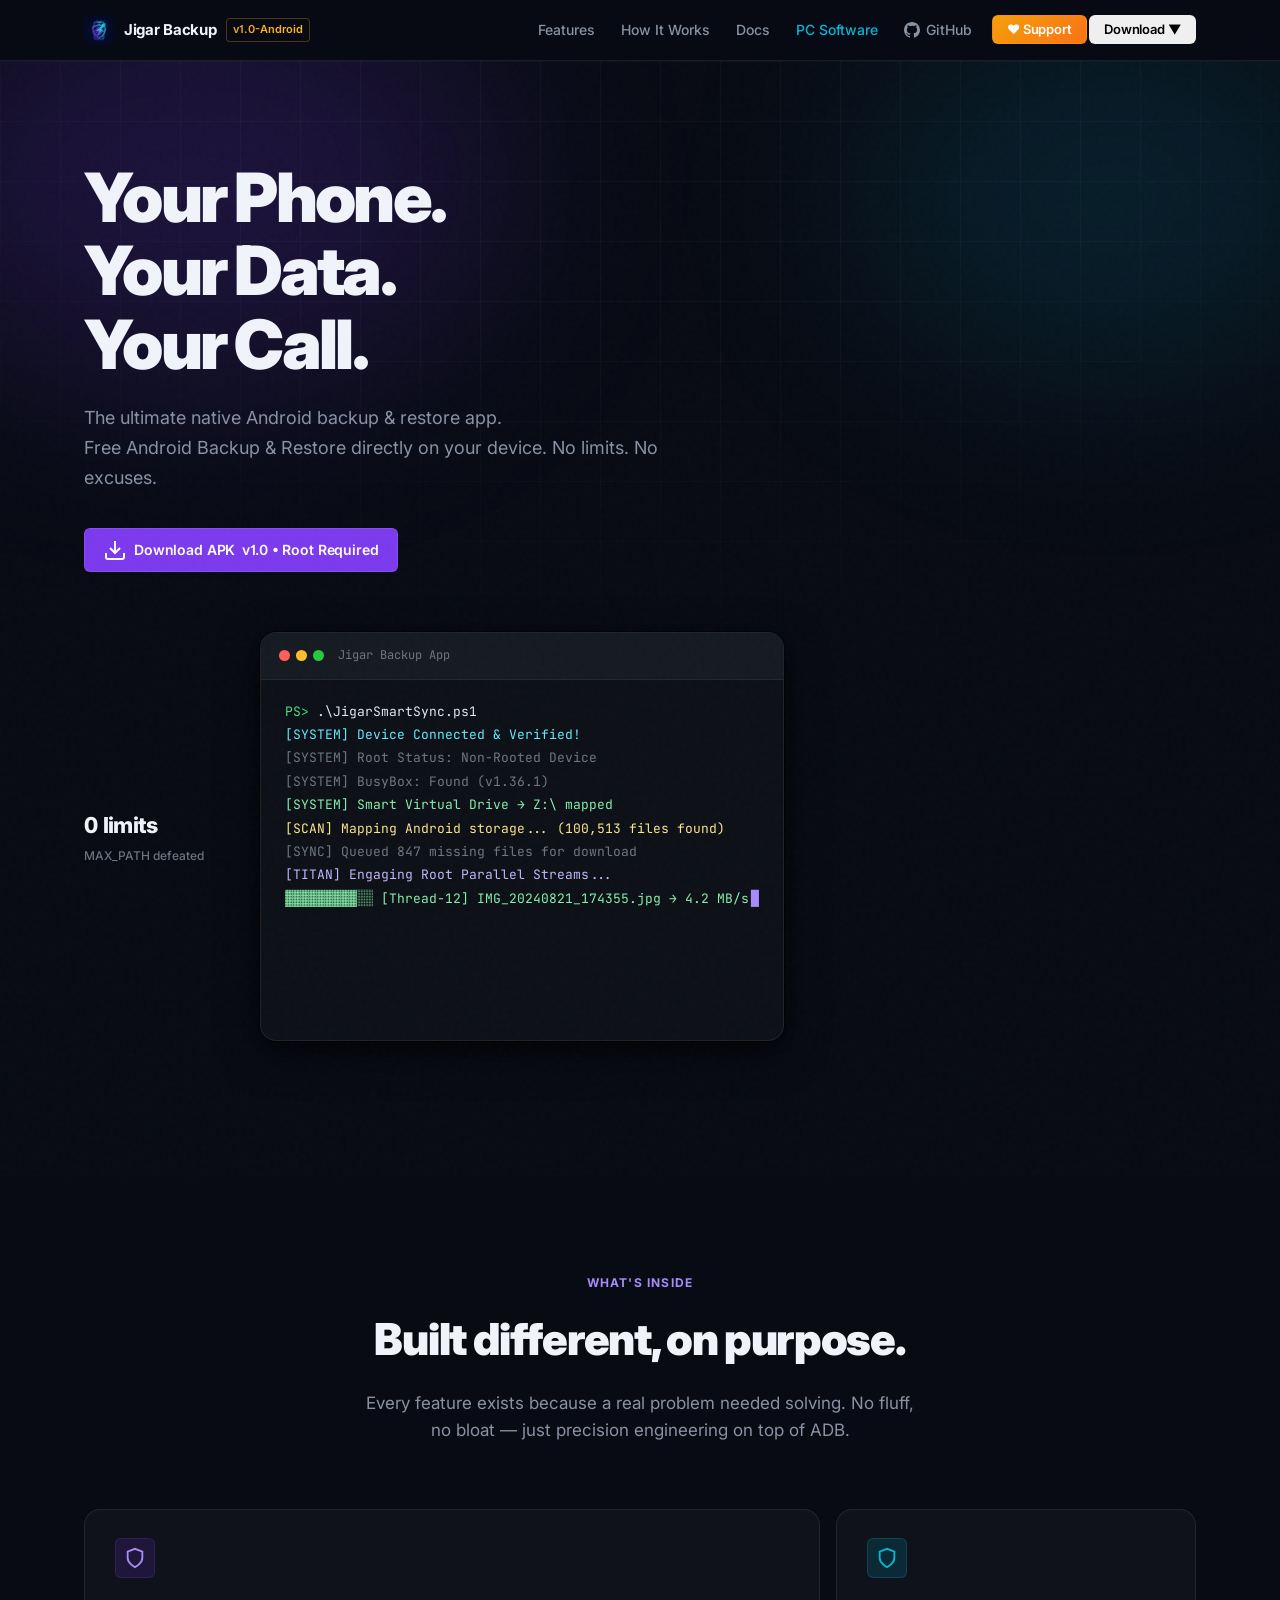
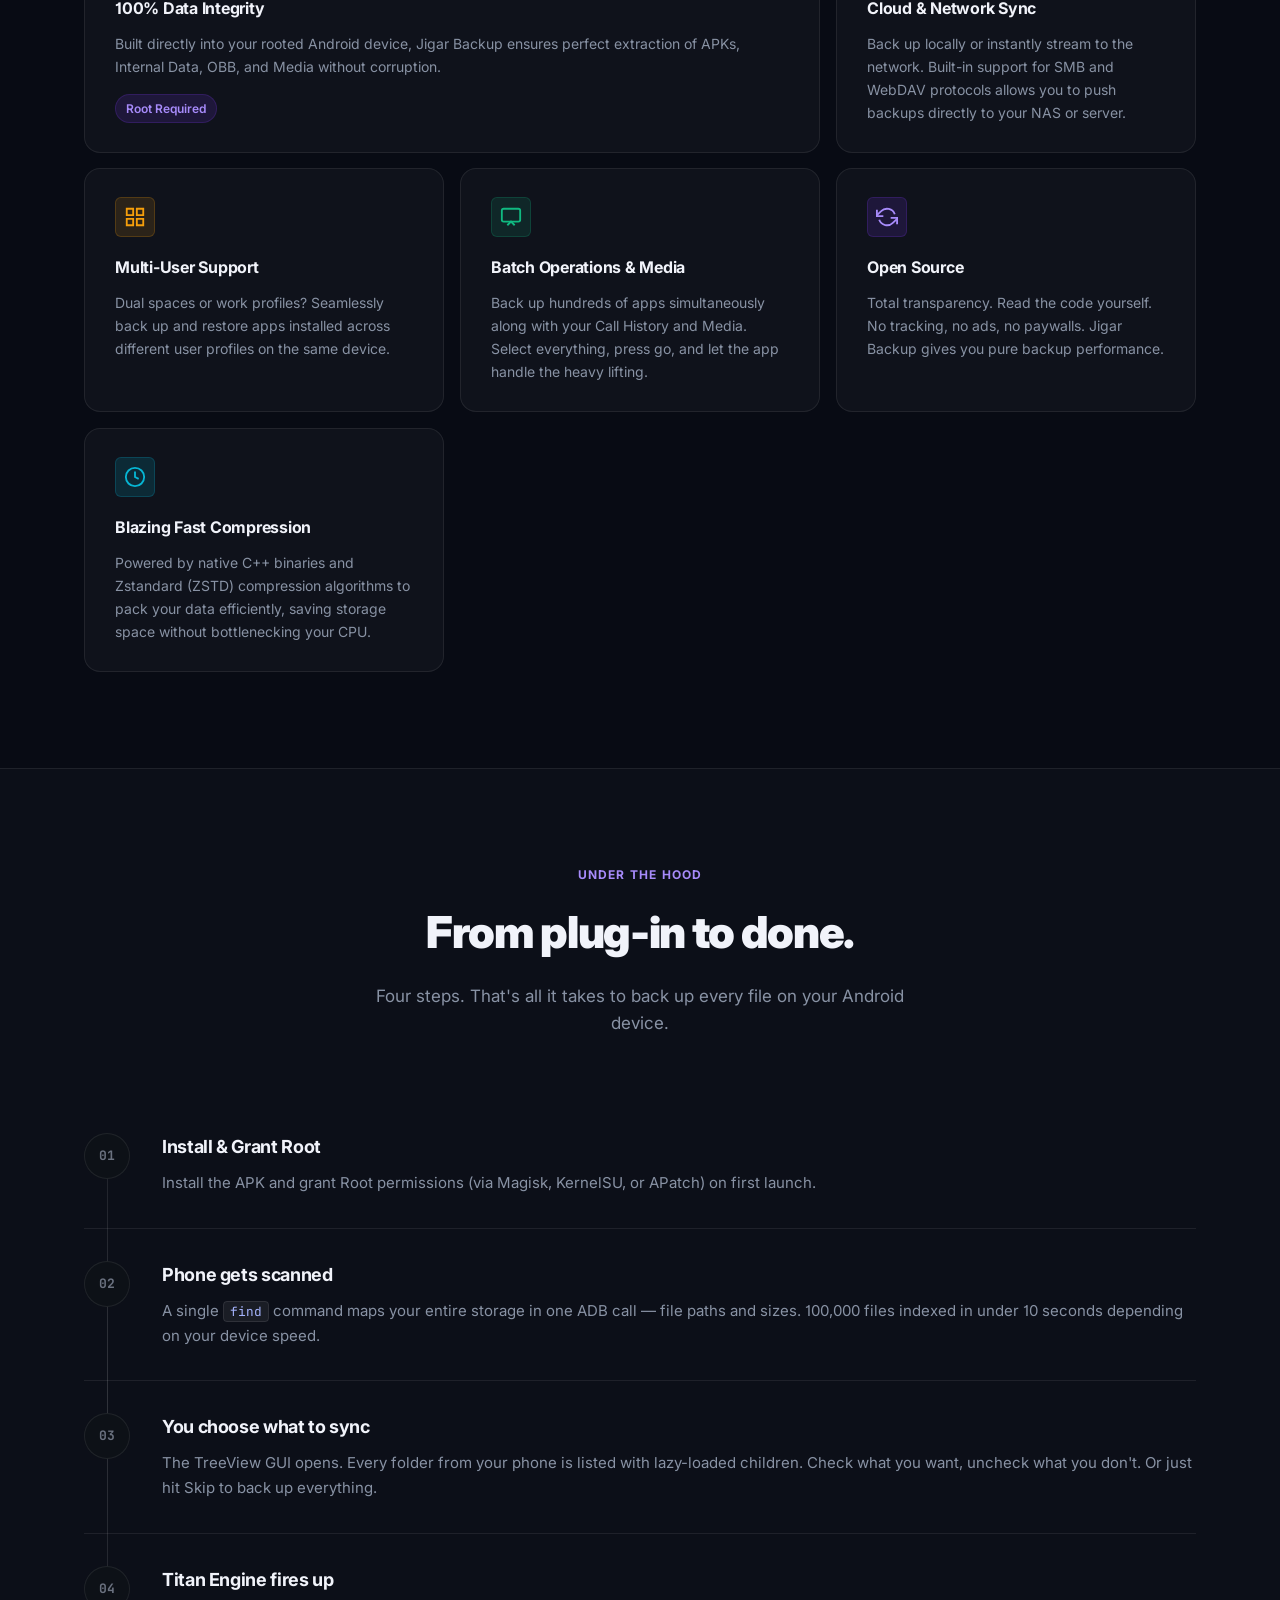
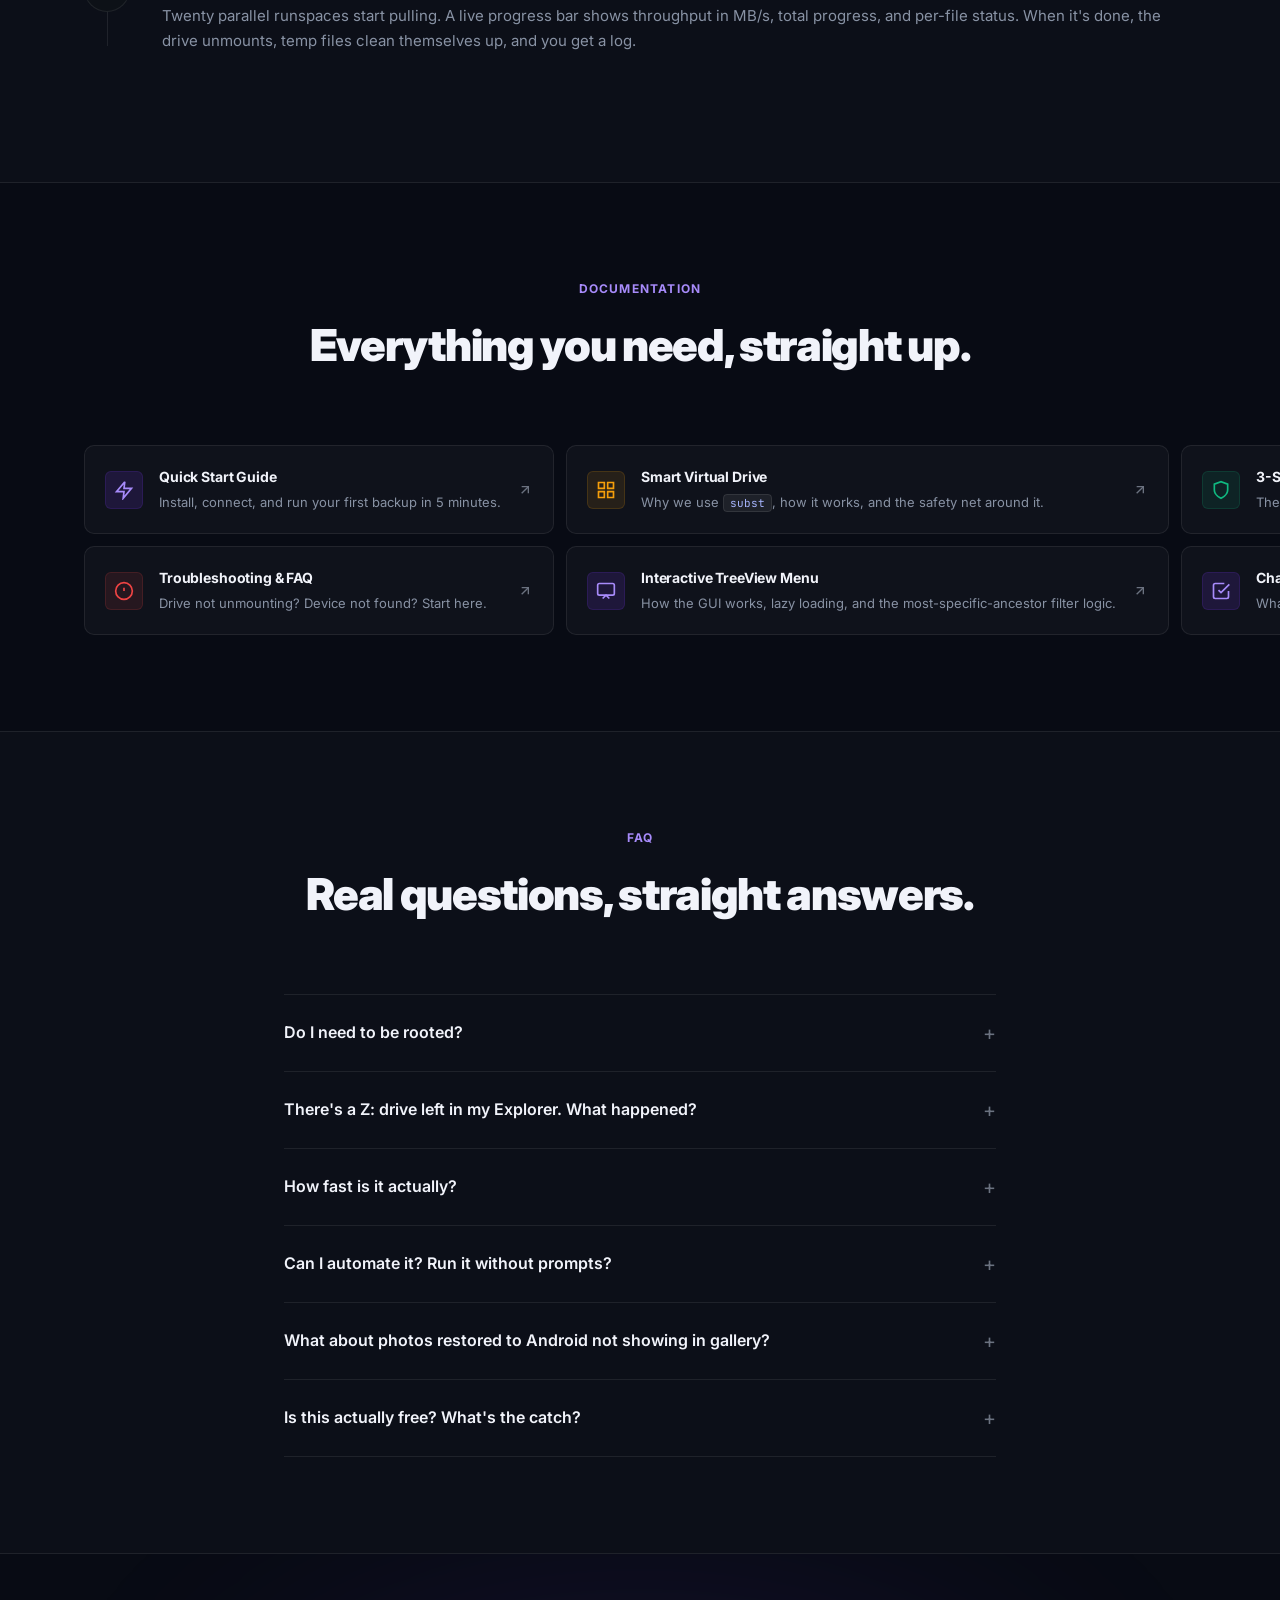
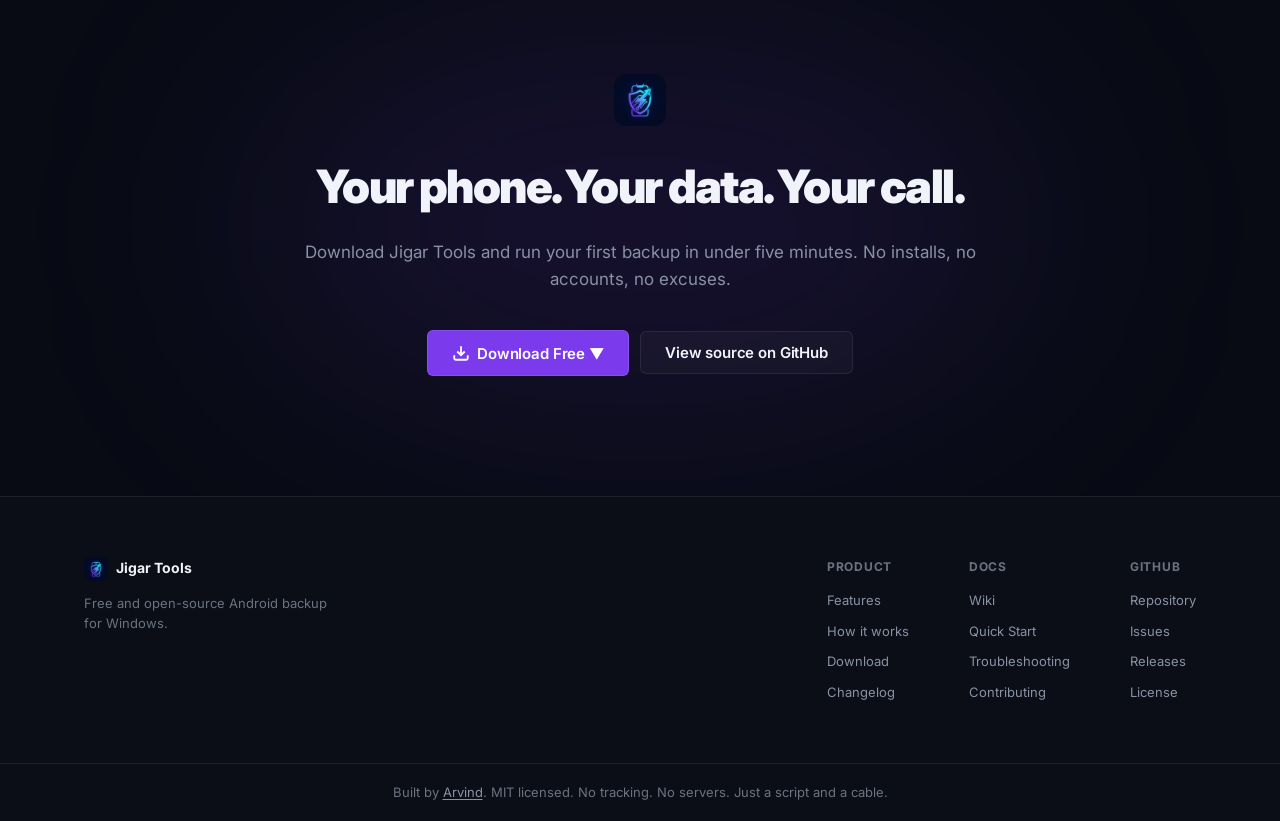
==== commit b2e97337: "docs: perfect Android page features based on actual app" ====
--- a/docs/android/index.html
+++ b/docs/android/index.html
@@ -234,8 +234,8 @@
             <div class="feature-icon feature-icon--cyan" aria-hidden="true">
               <svg width="22" height="22" viewBox="0 0 24 24" fill="none" stroke="currentColor" stroke-width="2"><path d="M12 22s8-4 8-10V5l-8-3-8 3v7c0 6 8 10 8 10z"/></svg>
             </div>
-            <h3>Cloud Sync</h3>
-            <p>Back up locally or instantly stream to the cloud. Built-in support for SMB, WebDAV, FTP, and SFTP endpoints directly from your phone.</p>
+            <h3>Cloud & Network Sync</h3>
+            <p>Back up locally or instantly stream to the network. Built-in support for SMB and WebDAV protocols allows you to push backups directly to your NAS or server.</p>
           </article>
 
           <!-- Feature 3 -->
@@ -252,8 +252,8 @@
             <div class="feature-icon feature-icon--green" aria-hidden="true">
               <svg width="22" height="22" viewBox="0 0 24 24" fill="none" stroke="currentColor" stroke-width="2"><rect x="2" y="3" width="20" height="14" rx="2"/><polyline points="8 21 12 17 16 21"/></svg>
             </div>
-            <h3>Batch Operations</h3>
-            <p>Back up hundreds of apps simultaneously. Select everything, press go, and let the app handle the heavy lifting in the background.</p>
+            <h3>Batch Operations & Media</h3>
+            <p>Back up hundreds of apps simultaneously along with your Call History and Media. Select everything, press go, and let the app handle the heavy lifting.</p>
           </article>
 
           <!-- Feature 5 -->
@@ -270,8 +270,8 @@
             <div class="feature-icon feature-icon--cyan" aria-hidden="true">
               <svg width="22" height="22" viewBox="0 0 24 24" fill="none" stroke="currentColor" stroke-width="2"><circle cx="12" cy="12" r="10"/><polyline points="12 6 12 12 16 14"/></svg>
             </div>
-            <h3>Scheduled Backups</h3>
-            <p>Set it and forget it. Schedule automatic daily or weekly backups to ensure your app data is always safe without manual intervention.</p>
+            <h3>Blazing Fast Compression</h3>
+            <p>Powered by native C++ binaries and Zstandard (ZSTD) compression algorithms to pack your data efficiently, saving storage space without bottlenecking your CPU.</p>
           </article>
         </div>
       </div>
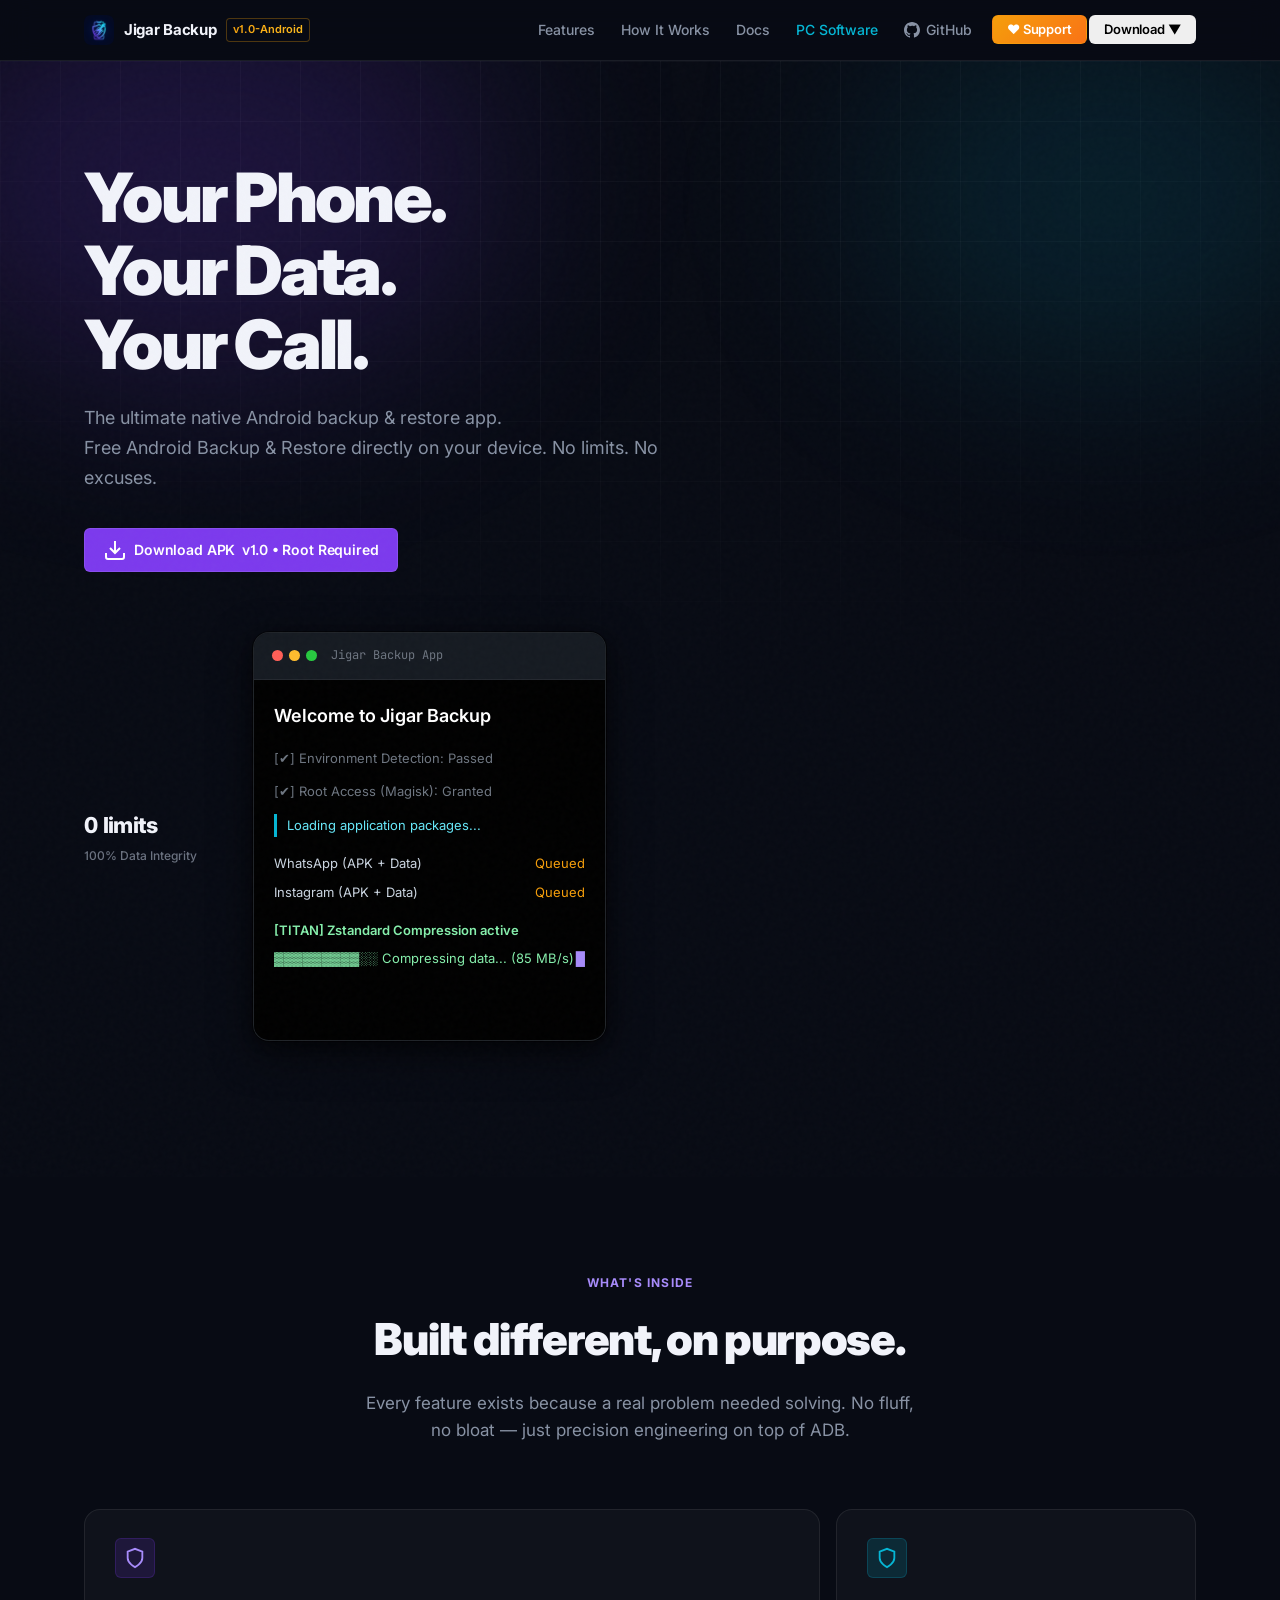
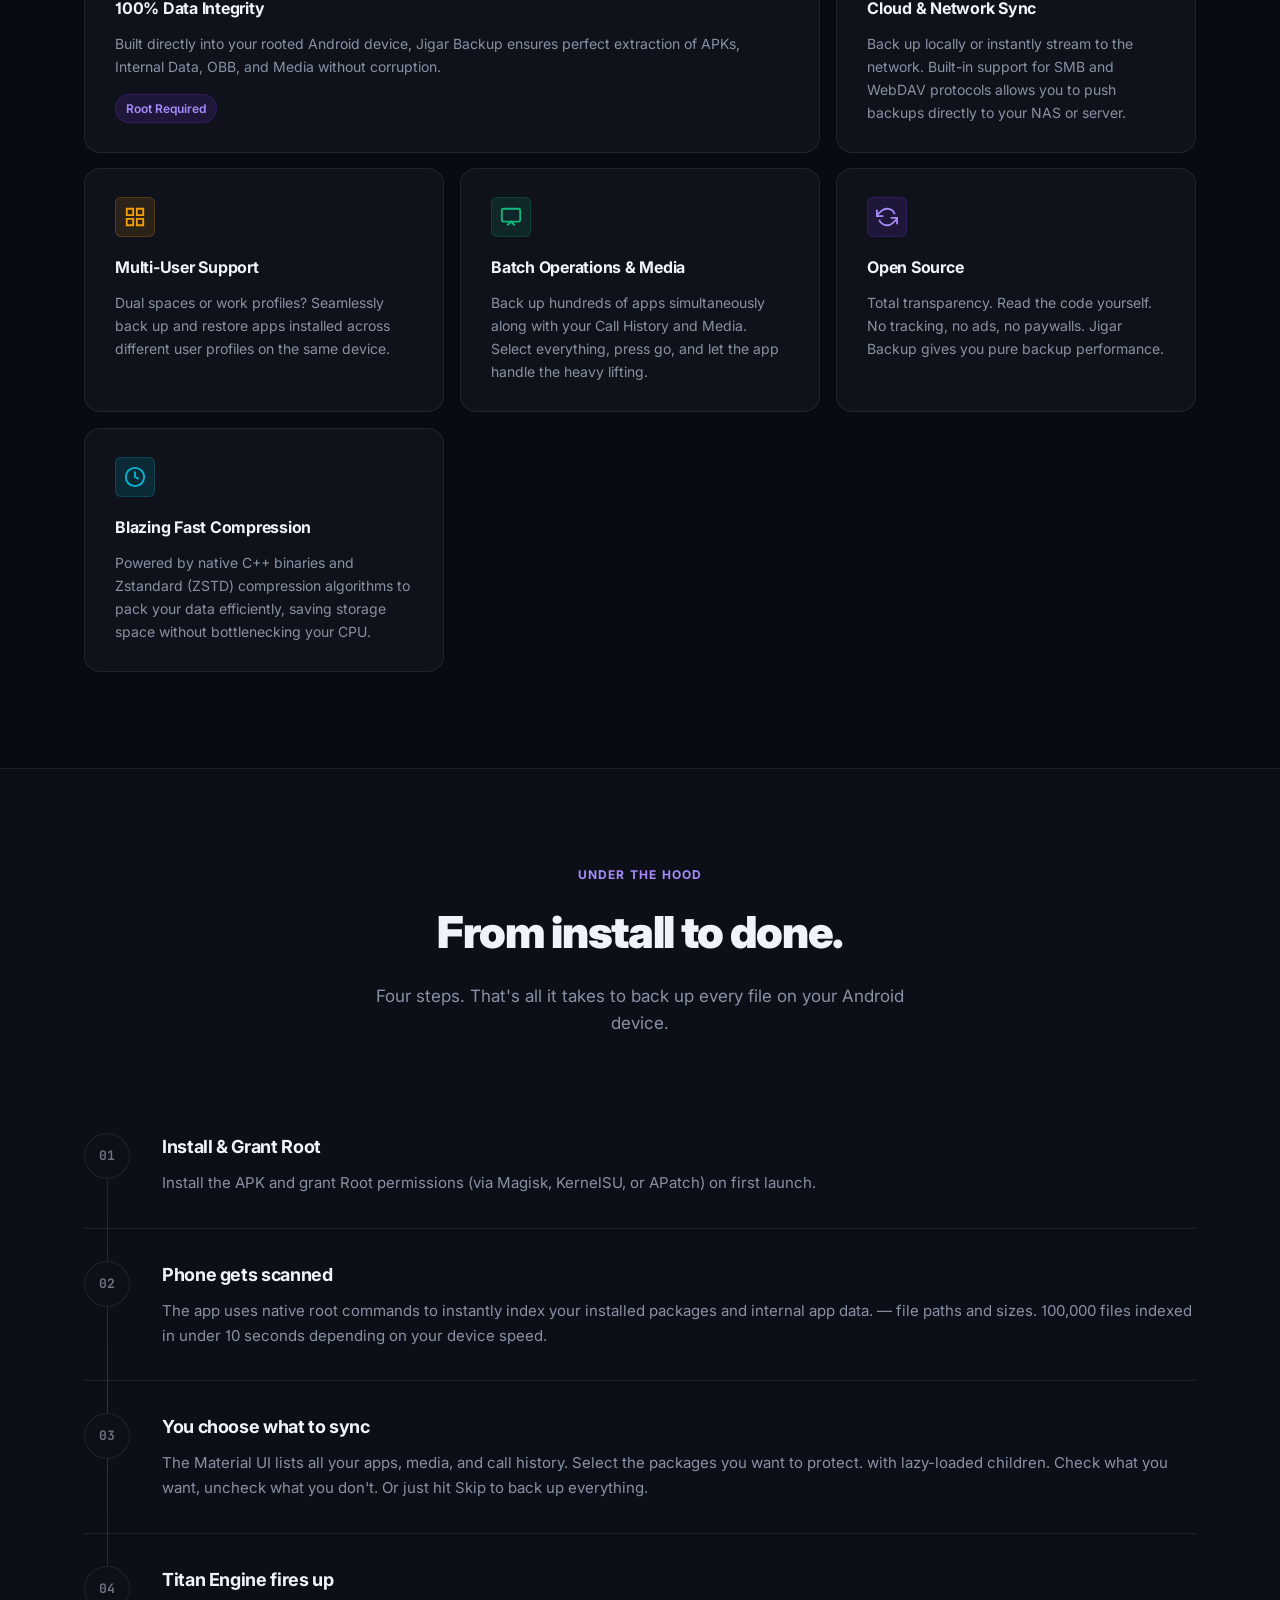
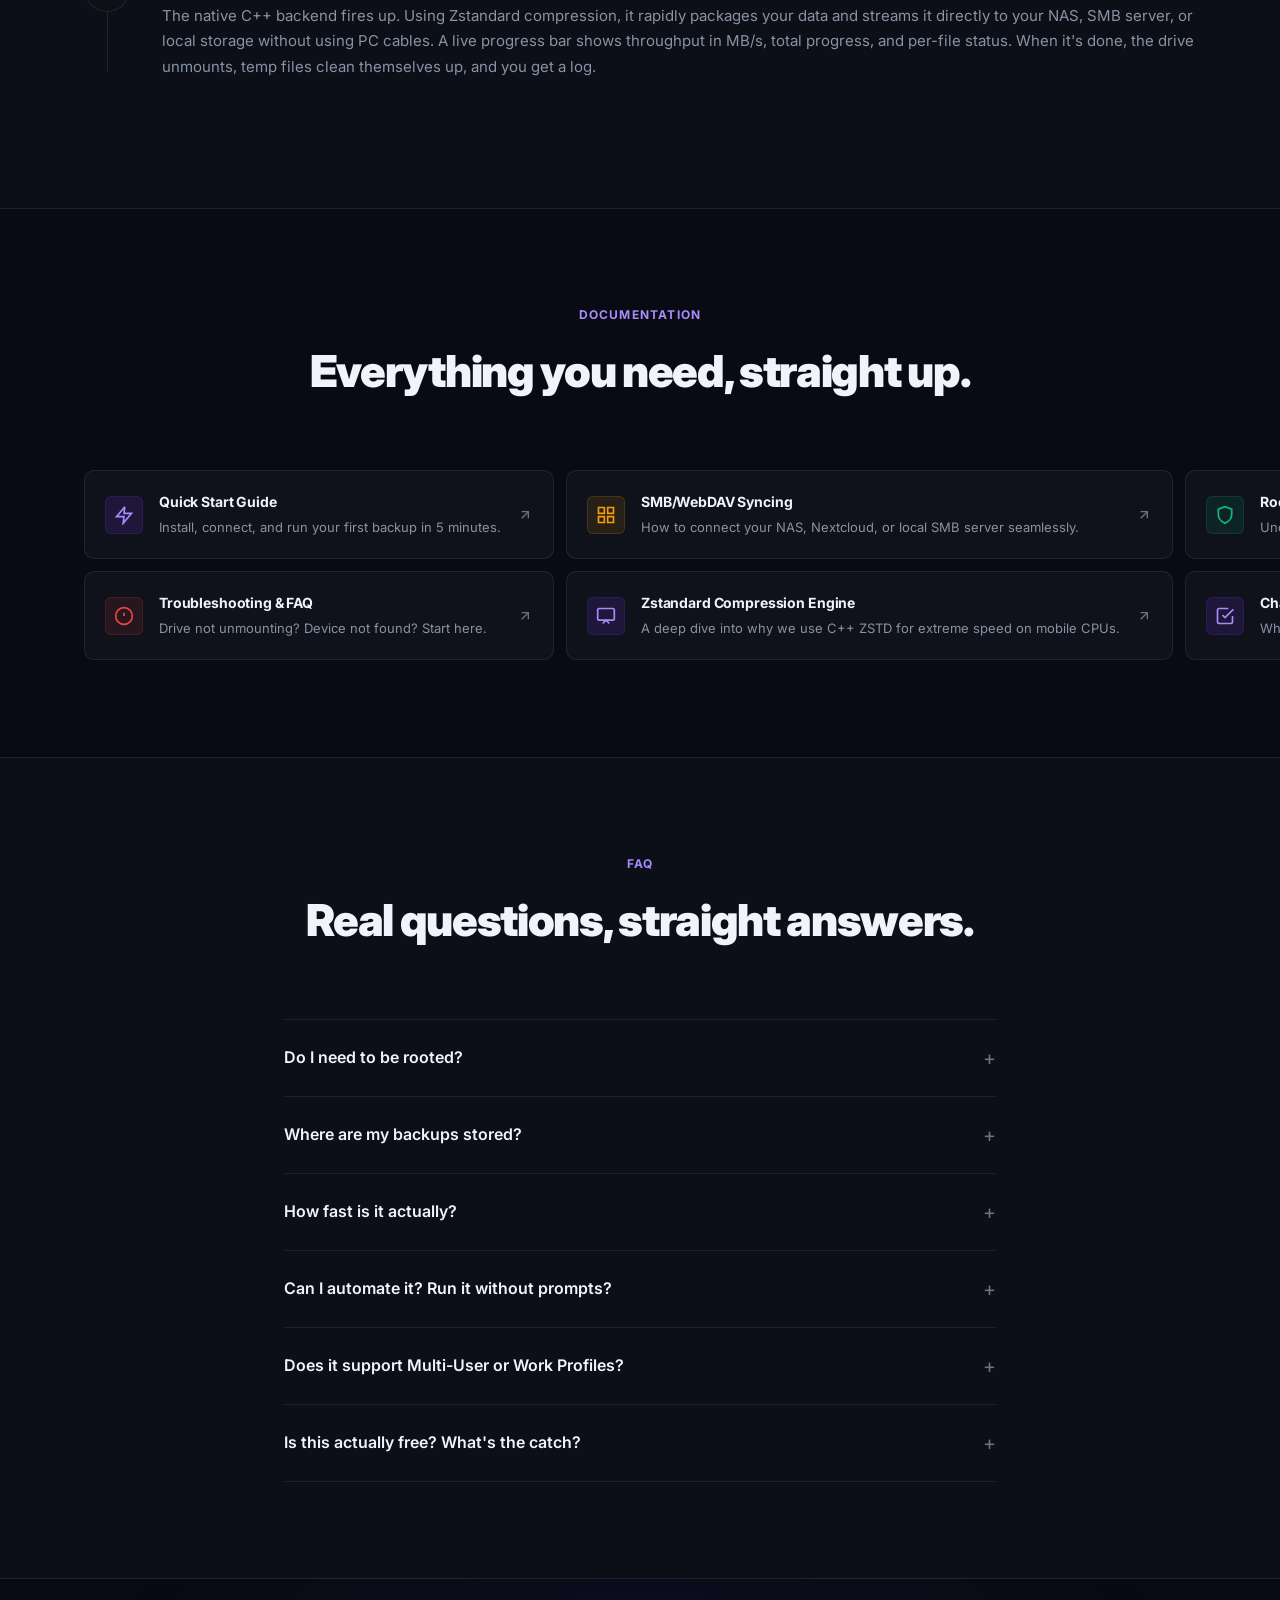
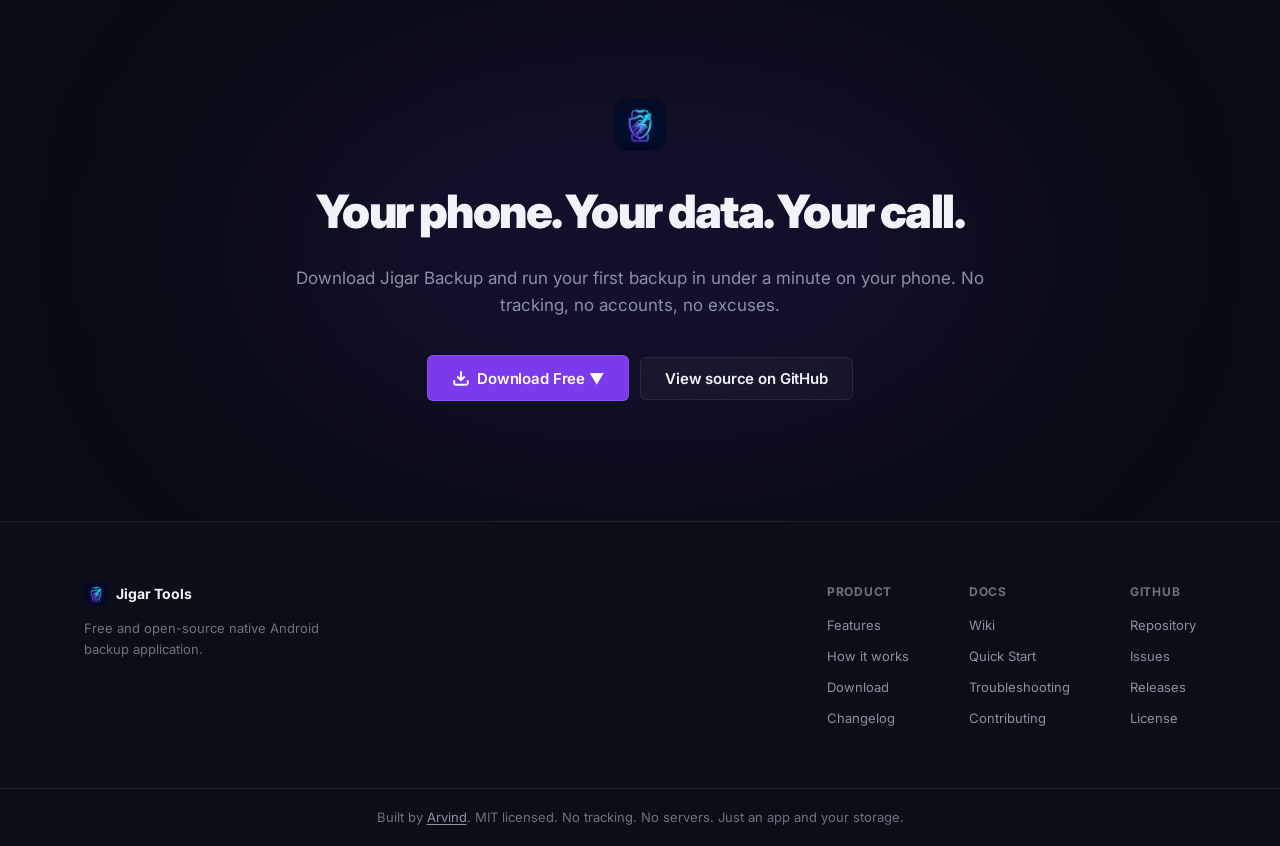
==== commit eccb20b8: "docs: overhaul android page to remove PC script text" ====
--- a/docs/android/index.html
+++ b/docs/android/index.html
@@ -36,21 +36,21 @@
   {
     "@context": "https://schema.org",
     "@type": "SoftwareApplication",
-    "name": "Jigar Tools",
-    "alternateName": ["Jigar Android Phone Backup", "JigarSmartSync", "Android Mobile Backup Tool"],
+    "name": "Jigar Backup",
+    "alternateName": ["Jigar Android Backup App", "DataBackup", "Jigar Mobile Backup"],
     "applicationCategory": "UtilitiesApplication",
     "applicationSubCategory": "Backup Software, Mobile Phone Tools",
-    "operatingSystem": "Windows 10, Windows 11",
+    "operatingSystem": "Android 8.0+",
     "url": "https://official-arvind.github.io/jigar-tools/",
     "downloadUrl": "https://h1.nu/1yQLj",
-    "softwareVersion": "2.0-Gold",
+    "softwareVersion": "1.0",
     "releaseNotes": "https://github.com/official-Arvind/jigar-tools/blob/main/docs/CHANGELOG.md",
     "offers": {
       "@type": "Offer",
       "price": "0",
       "priceCurrency": "USD"
     },
-    "description": "Jigar Tools is a free, open-source Android phone backup and restore tool for Windows. It manages your mobile smartphone files using 20 parallel ADB threads for max speed. It easily handles locked files and defeats the Windows MAX_PATH limit.",
+    "description": "Jigar Backup is a free, open-source native Android application to backup and restore apps and data directly on your rooted or non-rooted device.",
     "featureList": [
       "Root parallel ADB file transfers",
       "3-stage fallback: direct pull, sandbox copy, root su mount",
@@ -63,7 +63,7 @@
       "Full restore with media scanner trigger",
       "Free and open source — MIT license"
     ],
-    "softwareRequirements": "Windows 10 or later, ADB (auto-downloaded), USB debugging enabled on Android",
+    "softwareRequirements": "Android 8.0+, Magisk/KernelSU/APatch (optional for App Data)",
     "author": {
       "@type": "Person",
       "name": "Arvind",
@@ -90,7 +90,7 @@
       {
         "@type": "ListItem",
         "position": 1,
-        "name": "Jigar Tools",
+        "name": "Jigar Backup",
         "item": "https://official-arvind.github.io/jigar-tools/"
       }
     ]
@@ -151,7 +151,7 @@
       <a href="#faq" class="mobile-nav-link">FAQ</a>
       <a href="https://github.com/official-Arvind/jigar-tools" class="mobile-nav-link" target="_blank" rel="noopener">GitHub</a>
       <a href="../donate.html" class="mobile-nav-link" style="color:#fbbf24;">❤️ Support the project</a>
-      <a href="https://github.com/official-Arvind/jigar-tools/releases/download/v2.0-Gold/Jigar_Tools_2.0-Gold.zip" class="btn btn-sm w-full" target="_blank" rel="noopener">Download v2.0-Gold (Stable)</a>
+      <a href="https://github.com/official-Arvind/jigar-tools/releases/download/v2.0-Gold/Jigar_Backup_v1.0.apk" class="btn btn-sm w-full" target="_blank" rel="noopener">Download v1.0 (Stable)</a>
     </div>
   </header>
 
@@ -180,7 +180,7 @@
           <div class="stat-item">
           <div class="stat-item">
             <span class="stat-num">0 limits</span>
-            <span class="stat-label">MAX_PATH defeated</span>
+            <span class="stat-label">100% Data Integrity</span>
           </div>
         </div>
 
@@ -194,16 +194,23 @@
             </div>
             <span class="terminal-title-text">Jigar Backup App</span>
           </div>
-          <div class="terminal-body">
-            <div class="t-line"><span class="t-prompt">PS&gt;</span> <span class="t-cmd">.\JigarSmartSync.ps1</span></div>
-            <div class="t-line t-cyan">[SYSTEM] Device Connected &amp; Verified!</div>
-            <div class="t-line t-dim">[SYSTEM] Root Status: Non-Rooted Device</div>
-            <div class="t-line t-dim">[SYSTEM] BusyBox: Found (v1.36.1)</div>
-            <div class="t-line t-green">[SYSTEM] Smart Virtual Drive → Z:\ mapped</div>
-            <div class="t-line t-yellow">[SCAN]   Mapping Android storage... (100,513 files found)</div>
-            <div class="t-line t-dim">[SYNC]   Queued 847 missing files for download</div>
-            <div class="t-line t-violet">[TITAN]  Engaging Root Parallel Streams...</div>
-            <div class="t-line t-green t-blink">▓▓▓▓▓▓▓▓▓░░  [Thread-12] IMG_20240821_174355.jpg → 4.2 MB/s</div>
+          <div class="terminal-body" style="background:#000; padding:20px; font-family:'Inter', sans-serif;">
+            <div class="t-line" style="color:#fff; font-size:18px; font-weight:600; margin-bottom:15px;">Welcome to Jigar Backup</div>
+            <div class="t-line t-dim" style="margin-bottom:10px;">[✔] Environment Detection: Passed</div>
+            <div class="t-line t-dim" style="margin-bottom:10px;">[✔] Root Access (Magisk): Granted</div>
+            <div class="t-line t-cyan" style="margin-bottom:15px; border-left:3px solid #06b6d4; padding-left:10px;">Loading application packages...</div>
+            
+            <div class="t-line" style="display:flex; justify-content:space-between; margin-bottom:5px;">
+              <span style="color:#cbd5e1;">WhatsApp (APK + Data)</span>
+              <span style="color:#f59e0b;">Queued</span>
+            </div>
+            <div class="t-line" style="display:flex; justify-content:space-between; margin-bottom:5px;">
+              <span style="color:#cbd5e1;">Instagram (APK + Data)</span>
+              <span style="color:#f59e0b;">Queued</span>
+            </div>
+            
+            <div class="t-line t-green" style="margin-top:15px; font-weight:600;">[TITAN] Zstandard Compression active</div>
+            <div class="t-line t-green t-blink" style="margin-top:5px;">▓▓▓▓▓▓▓▓▓░░  Compressing data... (85 MB/s)</div>
           </div>
         </div>
       </div>
@@ -282,7 +289,7 @@
       <div class="container">
         <div class="section-header">
           <p class="section-eyebrow">Under the hood</p>
-          <h2 id="hiw-title" class="section-title">From plug-in to done.</h2>
+          <h2 id="hiw-title" class="section-title">From install to done.</h2>
           <p class="section-desc">Four steps. That's all it takes to back up every file on your Android device.</p>
         </div>
 
@@ -299,7 +306,7 @@
             <div class="step-num" aria-hidden="true">02</div>
             <div class="step-content">
               <h3>Phone gets scanned</h3>
-              <p>A single <code>find</code> command maps your entire storage in one ADB call — file paths and sizes. 100,000 files indexed in under 10 seconds depending on your device speed.</p>
+              <p>The app uses native root commands to instantly index your installed packages and internal app data. — file paths and sizes. 100,000 files indexed in under 10 seconds depending on your device speed.</p>
             </div>
           </div>
 
@@ -307,7 +314,7 @@
             <div class="step-num" aria-hidden="true">03</div>
             <div class="step-content">
               <h3>You choose what to sync</h3>
-              <p>The TreeView GUI opens. Every folder from your phone is listed with lazy-loaded children. Check what you want, uncheck what you don't. Or just hit Skip to back up everything.</p>
+              <p>The Material UI lists all your apps, media, and call history. Select the packages you want to protect. with lazy-loaded children. Check what you want, uncheck what you don't. Or just hit Skip to back up everything.</p>
             </div>
           </div>
 
@@ -315,7 +322,7 @@
             <div class="step-num" aria-hidden="true">04</div>
             <div class="step-content">
               <h3>Titan Engine fires up</h3>
-              <p>Twenty parallel runspaces start pulling. A live progress bar shows throughput in MB/s, total progress, and per-file status. When it's done, the drive unmounts, temp files clean themselves up, and you get a log.</p>
+              <p>The native C++ backend fires up. Using Zstandard compression, it rapidly packages your data and streams it directly to your NAS, SMB server, or local storage without using PC cables. A live progress bar shows throughput in MB/s, total progress, and per-file status. When it's done, the drive unmounts, temp files clean themselves up, and you get a log.</p>
             </div>
           </div>
         </div>
@@ -347,8 +354,8 @@
               <svg width="20" height="20" viewBox="0 0 24 24" fill="none" stroke="currentColor" stroke-width="2"><path d="M3 3h7v7H3zM14 3h7v7h-7zM14 14h7v7h-7zM3 14h7v7H3z"/></svg>
             </div>
             <div class="doc-card-content">
-              <h3>Smart Virtual Drive</h3>
-              <p>Why we use <code>subst</code>, how it works, and the safety net around it.</p>
+              <h3>SMB/WebDAV Syncing</h3>
+              <p>How to connect your NAS, Nextcloud, or local SMB server seamlessly.</p>
             </div>
             <svg class="doc-arrow" width="16" height="16" viewBox="0 0 24 24" fill="none" stroke="currentColor" stroke-width="2"><line x1="7" y1="17" x2="17" y2="7"/><polyline points="7 7 17 7 17 17"/></svg>
           </a>
@@ -358,8 +365,8 @@
               <svg width="20" height="20" viewBox="0 0 24 24" fill="none" stroke="currentColor" stroke-width="2"><path d="M12 22s8-4 8-10V5l-8-3-8 3v7c0 6 8 10 8 10z"/></svg>
             </div>
             <div class="doc-card-content">
-              <h3>3-Stage Fallback Architecture</h3>
-              <p>The full breakdown of what happens when direct ADB pull fails.</p>
+              <h3>Root vs Non-Root Data</h3>
+              <p>Understand exactly what app data is accessible based on your root permissions (Magisk/KernelSU).</p>
             </div>
             <svg class="doc-arrow" width="16" height="16" viewBox="0 0 24 24" fill="none" stroke="currentColor" stroke-width="2"><line x1="7" y1="17" x2="17" y2="7"/><polyline points="7 7 17 7 17 17"/></svg>
           </a>
@@ -380,8 +387,8 @@
               <svg width="20" height="20" viewBox="0 0 24 24" fill="none" stroke="currentColor" stroke-width="2"><rect x="2" y="3" width="20" height="14" rx="2"/><polyline points="8 21 12 17 16 21"/></svg>
             </div>
             <div class="doc-card-content">
-              <h3>Interactive TreeView Menu</h3>
-              <p>How the GUI works, lazy loading, and the most-specific-ancestor filter logic.</p>
+              <h3>Zstandard Compression Engine</h3>
+              <p>A deep dive into why we use C++ ZSTD for extreme speed on mobile CPUs.</p>
             </div>
             <svg class="doc-arrow" width="16" height="16" viewBox="0 0 24 24" fill="none" stroke="currentColor" stroke-width="2"><line x1="7" y1="17" x2="17" y2="7"/><polyline points="7 7 17 7 17 17"/></svg>
           </a>
@@ -412,42 +419,42 @@
           <details class="faq-item">
             <summary class="faq-q">Do I need to be rooted?</summary>
             <div class="faq-a">
-              <p>No. The tool works on non-rooted devices via standard ADB access. Root unlocks access to <code>/data/media/0</code> and speeds up scanning with native <code>find</code> commands, but it's completely optional. If you're not rooted, the 3-stage fallback handles everything it can.</p>
+              <p>Root is required if you want to backup internal app data (like game saves or logged-in accounts) and Wi-Fi passwords. If you aren't rooted, you can still backup APK files, Call History, and basic storage.</p>
             </div>
           </details>
 
           <details class="faq-item">
-            <summary class="faq-q">There's a Z: drive left in my Explorer. What happened?</summary>
+            <summary class="faq-q">Where are my backups stored?</summary>
             <div class="faq-a">
-              <p>If the terminal was force-closed (like hitting the X button), the cleanup phase was skipped. Fix it manually by running <code>subst Z: /D</code> in any terminal. Starting the tool again will also automatically detect and unmount any leftover drives pointing to your backup folder.</p>
+              <p>By default, backups are safely compressed into archives within your internal storage. However, you can instantly configure Jigar Backup to stream these archives directly to your personal Cloud, WebDAV, or SMB network server to save local storage.</p>
             </div>
           </details>
 
           <details class="faq-item">
             <summary class="faq-q">How fast is it actually?</summary>
             <div class="faq-a">
-              <p>That's limited by your USB controller and your phone's storage speed, not by the tool. On USB 3.0 with a mid-range phone you'll typically see 35–50 MB/s average. Budget phones with USB 2.0 controllers cap out around 25–35 MB/s. Either way, 20 threads means you're saturating whatever the connection can give.</p>
+              <p>That's limited by your phone's internal memory speed and your phone's storage speed, not by the tool. With Zstandard compression running via the native C++ engine, modern phones can compress and backup data at hundreds of megabytes per second.. Budget phones with USB 2.0 controllers cap out around 25–35 MB/s. It operates directly on the device, eliminating the bottleneck of a USB cable.</p>
             </div>
           </details>
 
           <details class="faq-item">
             <summary class="faq-q">Can I automate it? Run it without prompts?</summary>
             <div class="faq-a">
-              <p>Yes. Pass the <code>-NonInteractive</code> flag when calling the script directly. It'll skip the folder picker (uses the saved location from <code>settings.json</code>) and bypass the GUI filter menu, making it suitable for scheduled tasks or scripted automation.</p>
+              <p>Yes. Yes. Jigar Backup allows you to configure scheduled backups. You can select specific apps and let it run automatically in the background without any manual intervention. It'll skip the folder picker (uses the saved location from <code>settings.json</code>) and bypass the GUI filter menu, making it suitable for scheduled tasks or scripted automation.</p>
             </div>
           </details>
 
           <details class="faq-item">
-            <summary class="faq-q">What about photos restored to Android not showing in gallery?</summary>
+            <summary class="faq-q">Does it support Multi-User or Work Profiles?</summary>
             <div class="faq-a">
-              <p>The restore script fires an Android Media Scanner broadcast intent for each restored file immediately after transfer. If they still don't show up, wait a minute or two for the media database to catch up, or reboot the device once.</p>
+              <p>Yes! Jigar Backup fully supports cross-profile operations. It can detect and backup applications installed in your Secure Folder, Dual Spaces, or Android Work Profiles effortlessly.</p>
             </div>
           </details>
 
           <details class="faq-item">
             <summary class="faq-q">Is this actually free? What's the catch?</summary>
             <div class="faq-a">
-              <p>Fully free, MIT licensed, open source on GitHub. No telemetry, no accounts, no cloud syncing your data anywhere. It's a PowerShell script that uses ADB. That's it. The catch is you need Windows and a cable.</p>
+              <p>Fully free, MIT licensed, open source on GitHub. No telemetry, no accounts, no cloud syncing your data anywhere. It's an Android app compiled from open source. No servers, no tracking, no hidden fees.</p>
             </div>
           </details>
         </div>
@@ -460,7 +467,7 @@
       <div class="container container--narrow cta-content">
         <img src="../logo.png" alt="" class="cta-logo" aria-hidden="true" />
         <h2 id="cta-title" class="cta-title">Your phone. Your data. Your call.</h2>
-        <p class="cta-desc">Download Jigar Tools and run your first backup in under five minutes. No installs, no accounts, no excuses.</p>
+        <p class="cta-desc">Download Jigar Backup and run your first backup in under a minute on your phone. No tracking, no accounts, no excuses.</p>
         <div class="cta-actions">
           <div class="dl-dropdown">
             <button class="btn btn-primary btn-lg">
@@ -468,8 +475,8 @@
               Download Free ▼
             </button>
             <div class="dl-menu" style="display: flex; bottom: 100%; top: auto; margin-bottom: 6px;">
-              <a href="https://github.com/official-Arvind/jigar-tools/releases/download/v2.0-Gold/Jigar_Tools_2.0-Gold.zip" class="dl-item dl-stable">v2.0-Gold <span>Stable Release</span></a>
-              <a href="https://github.com/official-Arvind/jigar-tools/releases/download/Beta-V2.0.1/Jigar_Tools_Beta_V2.0.1.zip" class="dl-item dl-beta">Beta-V2.0.1 <span>Latest Features</span></a>
+              <a href="https://github.com/official-Arvind/jigar-tools/releases/download/v2.0-Gold/Jigar_Backup_v1.0.apk" class="dl-item dl-stable">v2.0-Gold <span>Stable Release</span></a>
+              <a href="https://github.com/official-Arvind/jigar-tools/releases/download/v1.0/Jigar_Backup_v1.0.apk" class="dl-item dl-beta">v1.0 <span>Latest Features</span></a>
             </div>
           </div>
           <a href="https://github.com/official-Arvind/jigar-tools" class="btn btn-ghost btn-lg" target="_blank" rel="noopener">View source on GitHub</a>
@@ -487,7 +494,7 @@
           <img src="../logo.png" alt="" class="footer-logo-img" />
           <span>Jigar Tools</span>
         </a>
-        <p class="footer-tagline">Free and open-source Android backup for Windows.</p>
+        <p class="footer-tagline">Free and open-source native Android backup application.</p>
       </div>
 
       <nav class="footer-nav" aria-label="Footer navigation">
@@ -517,7 +524,7 @@
 
     <div class="footer-bottom-bar">
       <div class="container">
-        <p>Built by <a href="https://github.com/official-Arvind" target="_blank" rel="noopener">Arvind</a>. MIT licensed. No tracking. No servers. Just a script and a cable.</p>
+        <p>Built by <a href="https://github.com/official-Arvind" target="_blank" rel="noopener">Arvind</a>. MIT licensed. No tracking. No servers. Just an app and your storage.</p>
       </div>
     </div>
   </footer>
